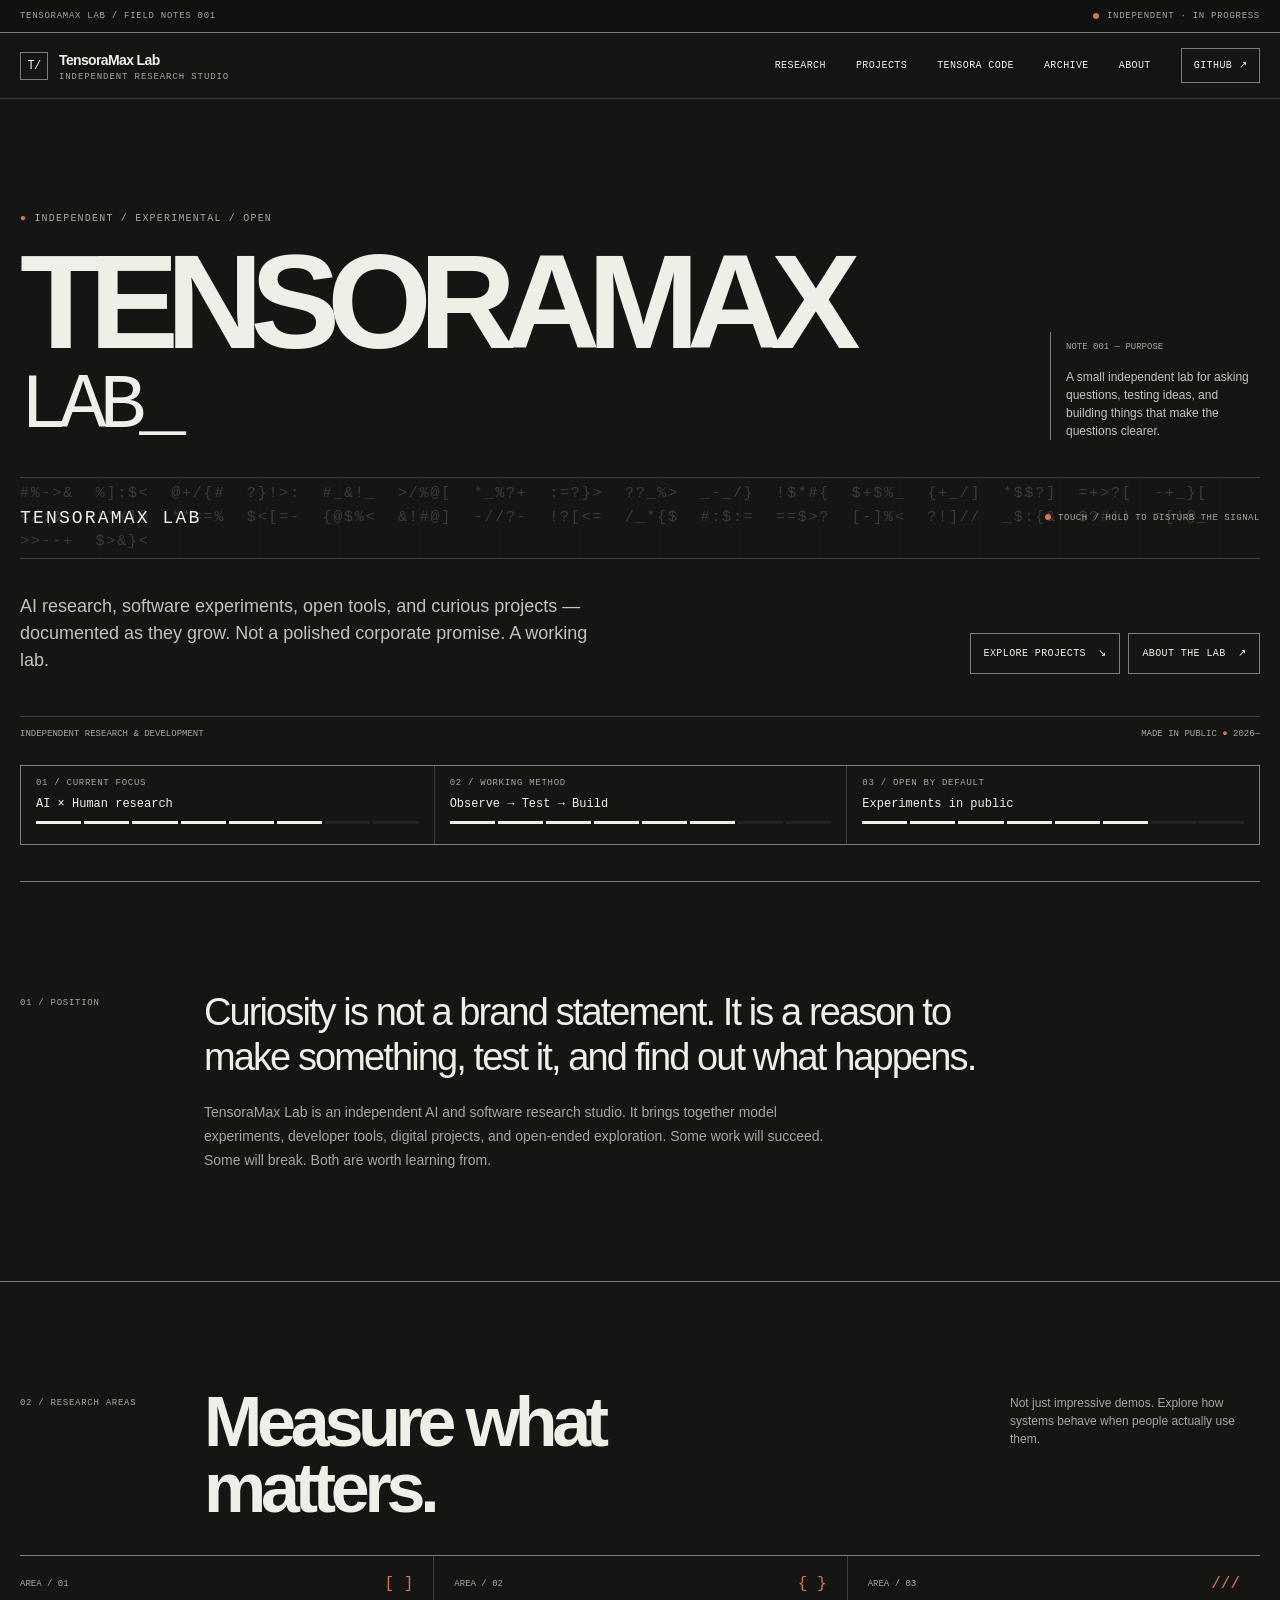
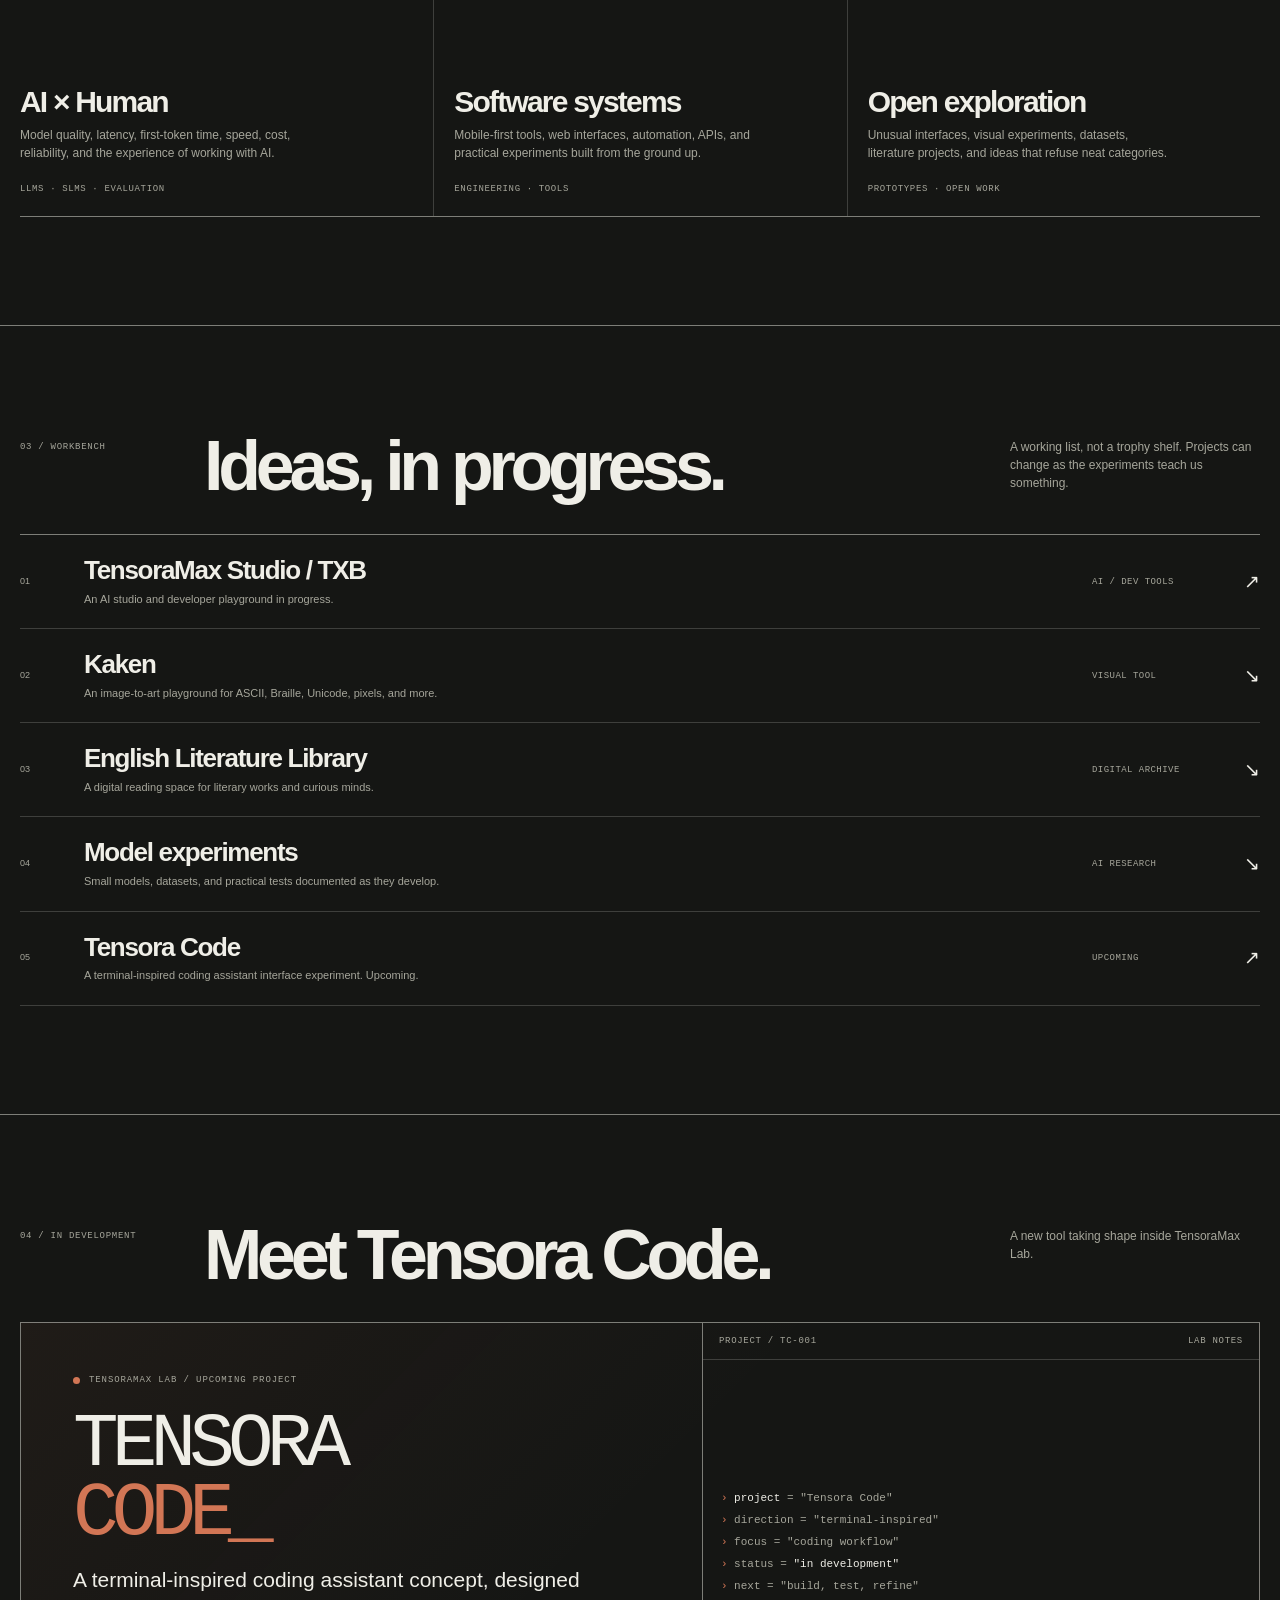
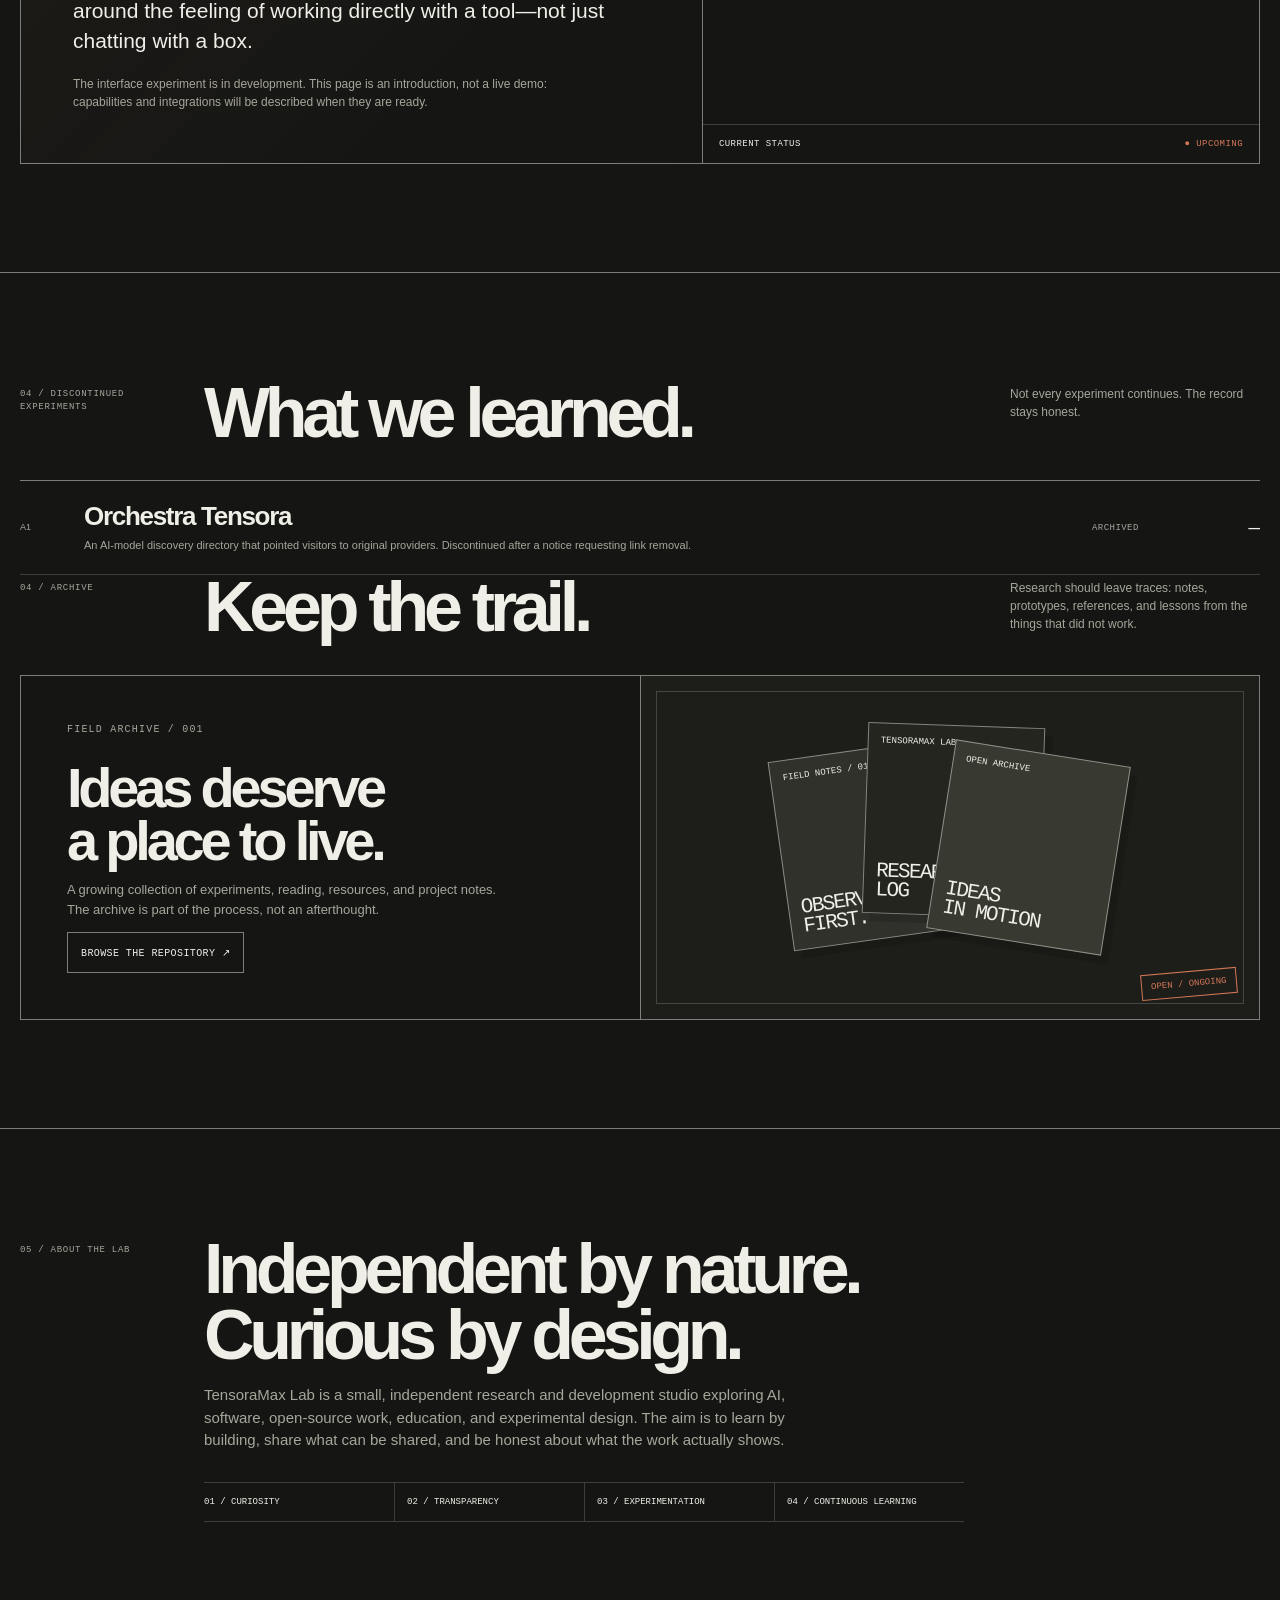
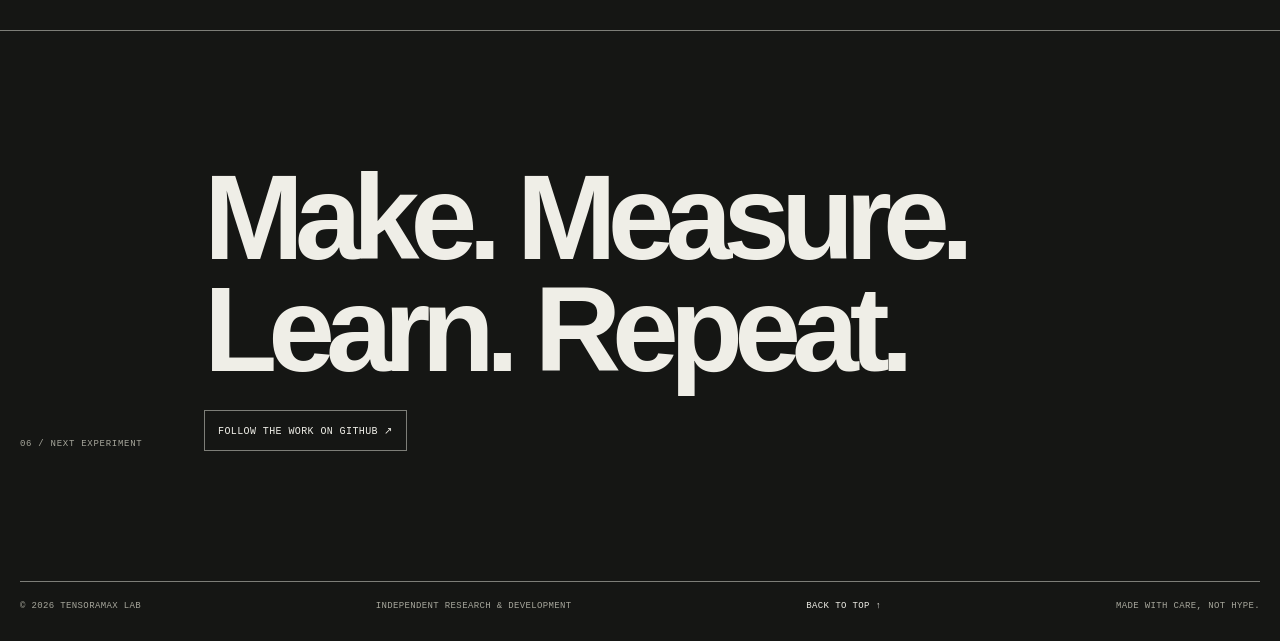
==== index.html @ 76faf47d "Add dedicated Tensora Code project section to lab homepage" ====
<!doctype html>
<html lang="en">
<head>
<meta charset="utf-8">
<meta name="viewport" content="width=device-width, initial-scale=1, viewport-fit=cover">
<meta name="theme-color" content="#151614">
<meta name="description" content="TensoraMax Lab — independent AI research, software experiments, and things built in public.">
<title>TensoraMax Lab — Experimental Research Studio</title>
<style>
:root{
  --bg:#151614;--surface:#1d1e1a;--surface2:#242520;--ink:#efeee7;--muted:#a6a69b;
  --line:rgba(239,238,231,.19);--line-strong:rgba(239,238,231,.48);
  --signal:#d27655;--mono:"SFMono-Regular",Consolas,"Liberation Mono",monospace;
  --sans:Arial,"Helvetica Neue",sans-serif;--max:1240px;
}
*{box-sizing:border-box}
html{scroll-behavior:smooth;scroll-padding-top:80px;background:var(--bg)}
body{margin:0;background:var(--bg);color:var(--ink);font-family:var(--sans);line-height:1.5}
a{color:inherit;text-decoration:none}button{font:inherit}
::selection{background:var(--ink);color:var(--bg)}
.shell{width:min(100% - 40px,var(--max));margin-inline:auto}
.mono,.eyebrow,.section-id,.meta,.micro,.footer,.nav,.stamp,.status{font-family:var(--mono)}
.topline{border-bottom:1px solid var(--line-strong);background:#11120f}
.topline-inner{min-height:32px;display:flex;justify-content:space-between;align-items:center;gap:12px;font:9px var(--mono);letter-spacing:.08em;text-transform:uppercase;color:var(--muted)}
.live{display:inline-flex;align-items:center;gap:8px}.live-dot{width:6px;height:6px;border-radius:50%;background:var(--signal);display:inline-block}
header{position:sticky;top:0;z-index:10;background:rgba(21,22,20,.93);backdrop-filter:blur(14px);border-bottom:1px solid var(--line)}
.header-inner{min-height:65px;display:flex;align-items:center;justify-content:space-between;gap:22px}
.brand{display:inline-flex;align-items:center;gap:11px;font-size:14px;font-weight:800;letter-spacing:-.045em;white-space:nowrap}
.brand-symbol{width:28px;height:28px;border:1px solid var(--line-strong);display:grid;place-items:center;font:12px var(--mono)}
.brand small{display:block;margin-top:1px;color:var(--muted);font:9px var(--mono);letter-spacing:.1em;text-transform:uppercase}
.nav{display:flex;align-items:center;gap:clamp(14px,2.5vw,30px);font-size:10px;text-transform:uppercase;letter-spacing:.04em}
.nav a{padding:7px 0;border-bottom:1px solid transparent}.nav a:hover{border-color:var(--ink)}
.nav .nav-github{border:1px solid var(--line-strong);padding:9px 12px}
.menu{display:none;border:1px solid var(--line-strong);background:transparent;color:var(--ink);padding:8px 10px;font:10px var(--mono)}
.hero{padding:clamp(55px,9vw,112px) 0 36px;border-bottom:1px solid var(--line-strong);position:relative}
.hero-top{display:grid;grid-template-columns:minmax(0,1fr) 210px;gap:28px;align-items:end}
.eyebrow{margin:0 0 20px;font-size:10px;text-transform:uppercase;letter-spacing:.12em;color:var(--muted)}
.eyebrow b{color:var(--signal);font-weight:400}
.hero h1{margin:0;font-size:clamp(48px,10.5vw,138px);line-height:.82;letter-spacing:-.095em;font-weight:800}
.hero h1 .line{display:block}
.hero h1 .line:last-child{margin-top:.16em;font:400 .58em/.95 var(--mono);letter-spacing:-.09em}
.hero-note{border-left:1px solid var(--line-strong);padding-left:15px;margin-bottom:3px}
.note-number{font:9px var(--mono);color:var(--muted)}
.hero-note p{margin:12px 0 0;max-width:185px;font-size:12px;color:#c5c4ba}
.hero-interaction{position:relative;margin-top:34px;border-top:1px solid var(--line);border-bottom:1px solid var(--line);min-height:82px;display:flex;align-items:center;overflow:hidden;isolation:isolate;touch-action:pan-y;cursor:crosshair;user-select:none;-webkit-user-select:none}
.hero-interaction::before{content:"";position:absolute;inset:0;z-index:-1;background:repeating-linear-gradient(90deg,transparent 0,transparent 79px,rgba(239,238,231,.045) 80px);opacity:.6}
.glyph-field{position:absolute;inset:0;display:flex;align-items:center;justify-content:flex-start;overflow:hidden;padding:10px 0;color:var(--muted);opacity:.26;font:clamp(10px,1.6vw,15px)/1.6 var(--mono);letter-spacing:.12em;white-space:pre-wrap;overflow-wrap:anywhere;pointer-events:none}
.hero-touch{position:relative;width:100%;padding:22px 0;display:flex;align-items:center;justify-content:space-between;gap:18px;background:none;border:0;color:var(--ink);text-align:left;cursor:crosshair}
.hero-touch:focus-visible{outline:1px solid var(--signal);outline-offset:-3px}
.hero-touch-title{font:clamp(13px,2vw,18px) var(--mono);letter-spacing:.12em;overflow-wrap:anywhere}
.hero-touch-hint{flex-shrink:0;font:9px var(--mono);letter-spacing:.06em;text-transform:uppercase;color:var(--muted)}
.hero-touch-hint .hint-dot{display:inline-block;width:6px;height:6px;background:var(--signal);border-radius:50%;margin-right:7px}
.hero-interaction.active{background:rgba(239,238,231,.025)}
.hero-interaction.active .glyph-field{opacity:.5;color:var(--signal)}
.hero-bottom{display:grid;grid-template-columns:1fr auto;align-items:end;gap:25px;margin-top:34px}
.hero-copy{max-width:570px;margin:0;color:#c3c2b8;font-size:clamp(15px,1.7vw,18px)}
.actions{display:flex;gap:8px;flex-wrap:wrap}
.button{display:inline-flex;min-height:41px;align-items:center;justify-content:center;gap:12px;padding:0 13px;border:1px solid var(--line-strong);font:10px var(--mono);text-transform:uppercase;letter-spacing:.04em;transition:background .15s,color .15s,border-color .15s}
.button:hover{background:var(--ink);color:var(--bg);border-color:var(--ink)}
.hero-meta{margin-top:42px;padding-top:12px;border-top:1px solid var(--line);display:flex;flex-wrap:wrap;justify-content:space-between;gap:10px;font:9px var(--mono);text-transform:uppercase;color:var(--muted)}
.signal-word{color:var(--signal)}
.instrument{margin-top:26px;border:1px solid var(--line-strong);display:grid;grid-template-columns:repeat(3,1fr)}
.instrument-cell{min-height:78px;padding:12px 15px}
.instrument-cell+.instrument-cell{border-left:1px solid var(--line)}
.instrument-label{display:block;color:var(--muted);font:9px var(--mono);letter-spacing:.08em;text-transform:uppercase}
.instrument-value{display:block;margin-top:9px;font:12px var(--mono)}
.meter{display:flex;gap:3px;margin-top:10px}.meter i{display:block;height:3px;flex:1;background:var(--ink)}.meter i:nth-child(n+7){background:var(--surface2)}
.section{padding:clamp(64px,9vw,108px) 0;border-bottom:1px solid var(--line-strong)}
.section-head{display:grid;grid-template-columns:160px minmax(0,1fr) minmax(150px,250px);gap:24px;align-items:start;margin-bottom:34px}
.section-id{color:var(--muted);font-size:9px;letter-spacing:.08em;text-transform:uppercase;padding-top:7px}
h2{margin:0;font-size:clamp(34px,6vw,70px);line-height:.94;letter-spacing:-.075em;font-weight:800}
.section-intro{margin:4px 0 0;color:var(--muted);font-size:12px;max-width:250px}
.manifesto-grid,.about-grid{display:grid;grid-template-columns:160px minmax(0,1fr);gap:24px}
.manifesto-copy{max-width:780px}.manifesto-copy p{margin:0;font-size:clamp(21px,3.4vw,38px);line-height:1.18;letter-spacing:-.05em}
.manifesto-copy p+p{margin-top:22px;max-width:630px;font-size:14px;line-height:1.7;letter-spacing:0;color:var(--muted)}
.research-grid{display:grid;grid-template-columns:repeat(3,1fr);border-top:1px solid var(--line-strong);border-bottom:1px solid var(--line-strong)}
.research-card{min-height:260px;padding:19px 20px 22px 0;display:flex;flex-direction:column}
.research-card+.research-card{border-left:1px solid var(--line);padding-left:20px}
.card-top{display:flex;justify-content:space-between;align-items:center;font:9px var(--mono);color:var(--muted)}
.card-glyph{font-size:16px;color:var(--signal)}
.research-card h3{margin:auto 0 9px;font-size:clamp(21px,2.6vw,30px);line-height:1;letter-spacing:-.06em}
.research-card p{margin:0;max-width:310px;color:var(--muted);font-size:12px}
.card-tags{margin-top:22px;font:9px var(--mono);color:var(--muted);letter-spacing:.07em}
.project-list{border-top:1px solid var(--line-strong)}
.project-row{display:grid;grid-template-columns:48px minmax(0,1fr) 130px 22px;gap:16px;align-items:center;padding:21px 0;border-bottom:1px solid var(--line);transition:padding .15s,background .15s}
.project-row:hover{padding-inline:8px;background:rgba(239,238,231,.025)}
.project-index{font-size:9px;color:var(--muted)}
.project-name{margin:0;font-size:clamp(18px,2.5vw,26px);line-height:1.1;letter-spacing:-.05em}
.project-description{margin:6px 0 0;color:var(--muted);font-size:11px}
.project-type{color:var(--muted);font:9px var(--mono);text-transform:uppercase;letter-spacing:.05em}
.project-arrow{font:19px var(--mono);text-align:right}

.code-feature{display:grid;grid-template-columns:minmax(0,1.1fr) minmax(240px,.9fr);border:1px solid var(--line-strong);background:linear-gradient(135deg,rgba(210,118,85,.055),transparent 48%)}
.code-feature-main{padding:clamp(24px,5vw,52px)}
.code-feature-kicker{display:flex;align-items:center;gap:9px;font:9px var(--mono);letter-spacing:.1em;text-transform:uppercase;color:var(--muted)}
.code-feature-kicker i{width:7px;height:7px;border-radius:50%;background:var(--signal);display:inline-block}
.code-feature h2{margin:26px 0 17px;font:clamp(34px,6.5vw,76px)/.9 var(--mono);letter-spacing:-.09em;overflow-wrap:anywhere}
.code-feature h2 span{color:var(--signal)}
.code-feature-lead{max-width:540px;margin:0;color:var(--ink);font-size:clamp(16px,2vw,21px);line-height:1.45}
.code-feature-note{max-width:520px;margin:18px 0 0;color:var(--muted);font-size:12px}
.code-feature-side{border-left:1px solid var(--line-strong);display:flex;flex-direction:column;justify-content:space-between;min-width:0}
.code-terminal-head{padding:13px 16px;border-bottom:1px solid var(--line);font:9px var(--mono);text-transform:uppercase;letter-spacing:.08em;color:var(--muted);display:flex;justify-content:space-between;gap:12px}
.code-terminal-body{padding:24px 18px;font:11px/2 var(--mono);color:var(--muted);overflow-wrap:anywhere}
.code-terminal-body p{margin:0}
.code-terminal-body .prompt{color:var(--signal)}
.code-terminal-body .bright{color:var(--ink)}
.code-feature-status{padding:14px 16px;border-top:1px solid var(--line);display:flex;justify-content:space-between;gap:12px;font:9px var(--mono);text-transform:uppercase;letter-spacing:.05em}
.code-feature-status strong{color:var(--signal);font-weight:400}

.archive{display:grid;grid-template-columns:1fr 1fr;border:1px solid var(--line-strong)}
.archive-copy{padding:clamp(22px,5vw,46px)}
.archive-copy h2{margin-top:25px;font-size:clamp(31px,5vw,56px)}
.archive-copy p{max-width:430px;color:var(--muted);font-size:13px}
.archive-art{min-height:330px;position:relative;overflow:hidden;background:var(--surface);border-left:1px solid var(--line-strong);display:grid;place-items:center}
.archive-art::before{content:"";position:absolute;inset:15px;border:1px solid var(--line)}
.book-stack{position:relative;width:min(75%,340px);height:245px}
.book{position:absolute;width:52%;height:78%;border:1px solid var(--line-strong);display:flex;flex-direction:column;justify-content:space-between;padding:12px;font:9px var(--mono);text-transform:uppercase;box-shadow:8px 8px 0 rgba(0,0,0,.14)}
.book span:last-child{font-size:21px;line-height:.9;letter-spacing:-.08em}
.book.one{left:0;top:24px;background:#30312b;transform:rotate(-8deg)}
.book.two{left:25%;top:0;background:#24251f;transform:rotate(2deg)}
.book.three{left:47%;top:27px;background:#383931;transform:rotate(9deg)}
.archive-stamp{position:absolute;right:22px;bottom:22px;border:1px solid var(--signal);color:var(--signal);padding:7px 9px;font:9px var(--mono);transform:rotate(-5deg)}
.about-copy{max-width:760px}.about-copy>p{max-width:640px;color:var(--muted);font-size:15px}
.principles{display:grid;grid-template-columns:repeat(4,1fr);margin-top:30px;border-top:1px solid var(--line);border-bottom:1px solid var(--line)}
.principle{padding:14px 10px 14px 0;font:9px var(--mono);text-transform:uppercase}
.principle+.principle{border-left:1px solid var(--line);padding-left:12px}
.closing{padding:clamp(70px,12vw,130px) 0;display:grid;grid-template-columns:160px 1fr;gap:24px;align-items:end}
.closing h2{font-size:clamp(49px,10.5vw,120px)}
.closing .button{justify-self:start;margin-top:24px}
.footer{border-top:1px solid var(--line-strong);padding:18px 0 27px;display:flex;flex-wrap:wrap;gap:12px 24px;justify-content:space-between;color:var(--muted);font-size:9px;text-transform:uppercase;letter-spacing:.04em}
.footer a{color:var(--ink)}
.reveal{opacity:0;transform:translateY(12px);transition:opacity .45s ease,transform .45s ease}
.reveal.visible{opacity:1;transform:none}
@media(prefers-reduced-motion:reduce){*,*::before,*::after{scroll-behavior:auto!important;transition-duration:.01ms!important;animation-duration:.01ms!important}.reveal{opacity:1;transform:none}}
@media(max-width:800px){
 .shell{width:min(100% - 32px,var(--max))}.header-inner{min-height:59px}.menu{display:block}
 .nav{display:none;position:absolute;top:59px;left:16px;right:16px;padding:13px;background:var(--bg);border:1px solid var(--line-strong);flex-direction:column;align-items:stretch;gap:4px}
 .nav.open{display:flex}.nav a{padding:10px}.nav .nav-github{text-align:center}
 .hero-top{grid-template-columns:1fr}.hero-note{max-width:310px;margin-top:12px}
 .hero h1{font-size:clamp(47px,12.2vw,100px)}.hero-bottom{grid-template-columns:1fr}
 .section-head{grid-template-columns:1fr;gap:12px;margin-bottom:27px}.section-id{padding-top:0}
 .manifesto-grid,.about-grid,.closing{grid-template-columns:1fr;gap:20px}
 .research-card{min-height:225px;padding-right:14px}.research-card+.research-card{padding-left:14px}
 .project-row{grid-template-columns:30px minmax(0,1fr) 22px;gap:10px}.project-type{display:none}
 .code-feature{grid-template-columns:1fr}.code-feature-side{border-left:0;border-top:1px solid var(--line-strong)}
 .archive{grid-template-columns:1fr}.archive-art{border-left:0;border-top:1px solid var(--line-strong);min-height:295px}
 .principles{grid-template-columns:repeat(2,1fr)}.principle:nth-child(3){border-left:0;padding-left:0;border-top:1px solid var(--line)}.principle:nth-child(4){border-top:1px solid var(--line)}
}
@media(max-width:480px){
 .shell{width:min(100% - 26px,var(--max))}.topline-inner{font-size:8px;letter-spacing:0}
 .brand{font-size:13px}.hero{padding-top:57px}.hero h1{font-size:clamp(39px,11.6vw,56px)}
 .hero h1 .line:last-child{font-size:.64em}.hero-interaction{min-height:72px;margin-top:27px}
 .hero-touch{align-items:flex-start;flex-direction:column;gap:8px;padding:16px 0}.hero-touch-hint{font-size:8px}
 .instrument{grid-template-columns:1fr}.instrument-cell{min-height:auto;padding:11px}.instrument-cell+.instrument-cell{border-left:0;border-top:1px solid var(--line)}
 .instrument-value{margin-top:5px}.meter{margin-top:8px}
 .research-grid{grid-template-columns:1fr}.research-card{min-height:205px;padding:17px 0}.research-card+.research-card{border-left:0;border-top:1px solid var(--line);padding-left:0}
 .project-row{padding:17px 0}.archive-art{min-height:260px}.book-stack{transform:scale(.82)}
}
</style>
</head>
<body>
<div class="topline"><div class="shell topline-inner"><span>TENSORAMAX LAB / FIELD NOTES 001</span><span class="live"><i class="live-dot"></i> Independent · In progress</span></div></div>
<header><div class="shell header-inner">
  <a class="brand" href="#top" aria-label="TensoraMax Lab home"><span class="brand-symbol">T/</span><span>TensoraMax Lab<small>Independent research studio</small></span></a>
  <button class="menu" aria-label="Toggle navigation" aria-expanded="false">MENU +</button>
  <nav class="nav" aria-label="Main navigation"><a href="#research">Research</a><a href="#projects">Projects</a><a href="#tensora-code">Tensora Code</a><a href="#archive">Archive</a><a href="#about">About</a><a class="nav-github" href="https://github.com/Yuri-code-dot/Tensoramaxlab" target="_blank" rel="noreferrer">GitHub ↗</a></nav>
</div></header>
<main id="top">
<section class="hero shell">
  <div class="hero-top">
    <div><p class="eyebrow"><b>●</b> Independent / Experimental / Open</p><h1 aria-label="TensoraMax Lab"><span class="line">TENSORAMAX</span><span class="line">LAB_</span></h1></div>
    <aside class="hero-note"><span class="note-number">NOTE 001 — PURPOSE</span><p>A small independent lab for asking questions, testing ideas, and building things that make the questions clearer.</p></aside>
  </div>

  <div class="hero-interaction" id="heroInteraction">
    <div class="glyph-field" id="glyphField" aria-hidden="true"></div>
    <button class="hero-touch" id="heroTouch" aria-label="Touch or click to scramble and reassemble TensoraMax Lab">
      <span class="hero-touch-title" id="heroTouchTitle">TENSORAMAX LAB</span>
      <span class="hero-touch-hint"><i class="hint-dot"></i><span id="heroHint">Touch / hold to disturb the signal</span></span>
    </button>
  </div>

  <div class="hero-bottom"><p class="hero-copy">AI research, software experiments, open tools, and curious projects — documented as they grow. Not a polished corporate promise. A working lab.</p><div class="actions"><a class="button" href="#projects">Explore projects <span>↘</span></a><a class="button" href="#about">About the lab <span>↗</span></a></div></div>
  <div class="hero-meta"><span>Independent research & development</span><span>Made in public <span class="signal-word">●</span> 2026—</span></div>
  <div class="instrument" aria-label="Lab focus">
    <div class="instrument-cell"><span class="instrument-label">01 / Current focus</span><span class="instrument-value">AI × Human research</span><div class="meter" aria-hidden="true"><i></i><i></i><i></i><i></i><i></i><i></i><i></i><i></i></div></div>
    <div class="instrument-cell"><span class="instrument-label">02 / Working method</span><span class="instrument-value">Observe → Test → Build</span><div class="meter" aria-hidden="true"><i></i><i></i><i></i><i></i><i></i><i></i><i></i><i></i></div></div>
    <div class="instrument-cell"><span class="instrument-label">03 / Open by default</span><span class="instrument-value">Experiments in public</span><div class="meter" aria-hidden="true"><i></i><i></i><i></i><i></i><i></i><i></i><i></i><i></i></div></div>
  </div>
</section>

<section class="section"><div class="shell manifesto-grid reveal"><div class="section-id">01 / Position</div><div class="manifesto-copy"><p>Curiosity is not a brand statement. It is a reason to make something, test it, and find out what happens.</p><p>TensoraMax Lab is an independent AI and software research studio. It brings together model experiments, developer tools, digital projects, and open-ended exploration. Some work will succeed. Some will break. Both are worth learning from.</p></div></div></section>

<section class="section" id="research"><div class="shell">
  <div class="section-head reveal"><div class="section-id">02 / Research areas</div><h2>Measure what<br>matters.</h2><p class="section-intro">Not just impressive demos. Explore how systems behave when people actually use them.</p></div>
  <div class="research-grid reveal">
    <article class="research-card"><div class="card-top"><span>AREA / 01</span><span class="card-glyph">[ ]</span></div><h3>AI × Human</h3><p>Model quality, latency, first-token time, speed, cost, reliability, and the experience of working with AI.</p><div class="card-tags">LLMS · SLMS · EVALUATION</div></article>
    <article class="research-card"><div class="card-top"><span>AREA / 02</span><span class="card-glyph">{ }</span></div><h3>Software systems</h3><p>Mobile-first tools, web interfaces, automation, APIs, and practical experiments built from the ground up.</p><div class="card-tags">ENGINEERING · TOOLS</div></article>
    <article class="research-card"><div class="card-top"><span>AREA / 03</span><span class="card-glyph">///</span></div><h3>Open exploration</h3><p>Unusual interfaces, visual experiments, datasets, literature projects, and ideas that refuse neat categories.</p><div class="card-tags">PROTOTYPES · OPEN WORK</div></article>
  </div>
</div></section>

<section class="section" id="projects"><div class="shell">
  <div class="section-head reveal"><div class="section-id">03 / Workbench</div><h2>Ideas, in progress.</h2><p class="section-intro">A working list, not a trophy shelf. Projects can change as the experiments teach us something.</p></div>
  <div class="project-list reveal">
    <a class="project-row" href="https://github.com/Yuri-code-dot/Tensoramaxlab" target="_blank" rel="noreferrer"><span class="project-index">01</span><div><h3 class="project-name">TensoraMax Studio / TXB</h3><p class="project-description">An AI studio and developer playground in progress.</p></div><span class="project-type">AI / DEV TOOLS</span><span class="project-arrow">↗</span></a>
    <a class="project-row" href="#archive"><span class="project-index">02</span><div><h3 class="project-name">Kaken</h3><p class="project-description">An image-to-art playground for ASCII, Braille, Unicode, pixels, and more.</p></div><span class="project-type">VISUAL TOOL</span><span class="project-arrow">↘</span></a>
    <a class="project-row" href="#archive"><span class="project-index">03</span><div><h3 class="project-name">English Literature Library</h3><p class="project-description">A digital reading space for literary works and curious minds.</p></div><span class="project-type">DIGITAL ARCHIVE</span><span class="project-arrow">↘</span></a>
    <a class="project-row" href="#research"><span class="project-index">04</span><div><h3 class="project-name">Model experiments</h3><p class="project-description">Small models, datasets, and practical tests documented as they develop.</p></div><span class="project-type">AI RESEARCH</span><span class="project-arrow">↘</span></a>
    <a class="project-row" href="#tensora-code"><span class="project-index">05</span><div><h3 class="project-name">Tensora Code</h3><p class="project-description">A terminal-inspired coding assistant interface experiment. Upcoming.</p></div><span class="project-type">UPCOMING</span><span class="project-arrow">↗</span></a>
  </div>
</div></section>


<section class="section" id="tensora-code"><div class="shell">
  <div class="section-head reveal"><div class="section-id">04 / In development</div><h2>Meet Tensora Code.</h2><p class="section-intro">A new tool taking shape inside TensoraMax Lab.</p></div>
  <div class="code-feature reveal">
    <div class="code-feature-main">
      <div class="code-feature-kicker"><i></i> TensoraMax Lab / Upcoming project</div>
      <h2>TENSORA<br><span>CODE_</span></h2>
      <p class="code-feature-lead">A terminal-inspired coding assistant concept, designed around the feeling of working directly with a tool—not just chatting with a box.</p>
      <p class="code-feature-note">The interface experiment is in development. This page is an introduction, not a live demo: capabilities and integrations will be described when they are ready.</p>
    </div>
    <div class="code-feature-side" aria-label="Tensora Code project notes">
      <div class="code-terminal-head"><span>PROJECT / TC-001</span><span>LAB NOTES</span></div>
      <div class="code-terminal-body">
        <p><span class="prompt">›</span> <span class="bright">project</span> = "Tensora Code"</p>
        <p><span class="prompt">›</span> direction = "terminal-inspired"</p>
        <p><span class="prompt">›</span> focus = "coding workflow"</p>
        <p><span class="prompt">›</span> status = <span class="bright">"in development"</span></p>
        <p><span class="prompt">›</span> next = "build, test, refine"</p>
      </div>
      <div class="code-feature-status"><span>Current status</span><strong>● Upcoming</strong></div>
    </div>
  </div>
</div></section>

<section class="section" id="archive"><div class="shell">
  <div class="section-head reveal"><div class="section-id">04 / Discontinued experiments</div><h2>What we learned.</h2><p class="section-intro">Not every experiment continues. The record stays honest.</p></div>
  <div class="project-list reveal">
    <div class="project-row"><span class="project-index">A1</span><div><h3 class="project-name">Orchestra Tensora</h3><p class="project-description">An AI-model discovery directory that pointed visitors to original providers. Discontinued after a notice requesting link removal.</p></div><span class="project-type">ARCHIVED</span><span class="project-arrow">—</span></div>
  </div>
  <div class="section-head reveal"><div class="section-id">04 / Archive</div><h2>Keep the trail.</h2><p class="section-intro">Research should leave traces: notes, prototypes, references, and lessons from the things that did not work.</p></div>
  <div class="archive reveal"><div class="archive-copy"><div class="eyebrow">FIELD ARCHIVE / 001</div><h2>Ideas deserve<br>a place to live.</h2><p>A growing collection of experiments, reading, resources, and project notes. The archive is part of the process, not an afterthought.</p><a class="button" href="https://github.com/Yuri-code-dot/Tensoramaxlab" target="_blank" rel="noreferrer">Browse the repository ↗</a></div><div class="archive-art" aria-label="Abstract stack of research and literature books"><div class="book-stack" aria-hidden="true"><div class="book one"><span>FIELD NOTES / 01</span><span>OBSERVE<br>FIRST.</span></div><div class="book two"><span>TENSORAMAX LAB</span><span>RESEARCH<br>LOG</span></div><div class="book three"><span>OPEN ARCHIVE</span><span>IDEAS<br>IN MOTION</span></div></div><span class="archive-stamp">OPEN / ONGOING</span></div></div>
</div></section>

<section class="section" id="about"><div class="shell about-grid reveal"><div class="section-id">05 / About the lab</div><div class="about-copy"><h2>Independent by nature.<br>Curious by design.</h2><p>TensoraMax Lab is a small, independent research and development studio exploring AI, software, open-source work, education, and experimental design. The aim is to learn by building, share what can be shared, and be honest about what the work actually shows.</p><div class="principles"><div class="principle">01 / Curiosity</div><div class="principle">02 / Transparency</div><div class="principle">03 / Experimentation</div><div class="principle">04 / Continuous learning</div></div></div></div></section>

<section class="shell closing reveal"><div class="section-id">06 / Next experiment</div><div><h2>Make. Measure.<br>Learn. Repeat.</h2><a class="button" href="https://github.com/Yuri-code-dot/Tensoramaxlab" target="_blank" rel="noreferrer">Follow the work on GitHub ↗</a></div></section>
</main>
<footer class="shell footer"><span>© 2026 TensoraMax Lab</span><span>Independent research & development</span><a href="#top">Back to top ↑</a><span>Made with care, not hype.</span></footer>

<script>
(() => {
  const menuButton = document.querySelector('.menu');
  const nav = document.querySelector('.nav');
  menuButton.addEventListener('click', () => {
    const open = nav.classList.toggle('open');
    menuButton.setAttribute('aria-expanded', String(open));
    menuButton.textContent = open ? 'CLOSE −' : 'MENU +';
  });
  nav.querySelectorAll('a').forEach(link => link.addEventListener('click', () => {
    nav.classList.remove('open'); menuButton.setAttribute('aria-expanded', 'false'); menuButton.textContent = 'MENU +';
  }));

  const stage = document.getElementById('heroInteraction');
  const trigger = document.getElementById('heroTouch');
  const title = document.getElementById('heroTouchTitle');
  const hint = document.getElementById('heroHint');
  const field = document.getElementById('glyphField');
  const phrase = 'TENSORAMAX LAB';
  const alphabet = '$&__#@!%+=-:/<>[]{}*?';
  let active = false, raf = 0, start = 0, lastFrame = 0, pointerDown = false, cooldown = 0;
  let seed = 1;
  const rand = () => { seed = (seed * 1664525 + 1013904223) >>> 0; return seed / 4294967296; };
  function makeNoise(n) {
    let s = '';
    for (let i = 0; i < n; i++) s += alphabet[Math.floor(rand() * alphabet.length)] + (i % 5 === 4 ? '  ' : '');
    return s;
  }
  function render(now) {
    if (!active) return;
    if (now - lastFrame < 48) { raf = requestAnimationFrame(render); return; }
    lastFrame = now;
    const elapsed = now - start;
    const duration = pointerDown ? 999999 : 1250;
    const p = Math.min(1, elapsed / duration);
    const len = phrase.length;
    let out = '';
    for (let i = 0; i < len; i++) {
      const settlePoint = i / len;
      if (pointerDown || (p < .72 && p < settlePoint * .8 + .2 && rand() > p * .8)) {
        out += alphabet[Math.floor(rand() * alphabet.length)];
      } else if (p < .72 && rand() < (1 - p) * .22) {
        out += alphabet[Math.floor(rand() * alphabet.length)];
      } else {
        out += phrase[i];
      }
    }
    title.textContent = out;
    field.textContent = makeNoise(170);
    stage.classList.toggle('active', pointerDown || p < .65);
    hint.textContent = pointerDown ? 'Signal disturbed · release to resolve' : (p < .85 ? 'Signal reassembling…' : 'Touch / hold to disturb the signal');
    if (pointerDown || p < 1) raf = requestAnimationFrame(render);
    else {
      active = false; title.textContent = phrase; field.textContent = makeNoise(170);
      stage.classList.remove('active'); hint.textContent = 'Touch / hold to disturb the signal';
    }
  }
  function disturb(hold) {
    cancelAnimationFrame(raf);
    active = true; pointerDown = hold; start = performance.now(); lastFrame = 0;
    seed = (Date.now() ^ Math.floor(Math.random() * 0xffffffff)) >>> 0;
    stage.classList.add('active');
    raf = requestAnimationFrame(render);
  }
  trigger.addEventListener('pointerdown', e => {
    if (e.pointerType === 'mouse' && e.button !== 0) return;
    e.preventDefault();
    pointerDown = true;
    try { trigger.setPointerCapture(e.pointerId); } catch {}
    disturb(true);
  });
  trigger.addEventListener('pointerup', () => {
    if (!pointerDown) return;
    pointerDown = false; start = performance.now(); lastFrame = 0;
    hint.textContent = 'Signal reassembling…';
    raf = requestAnimationFrame(render);
  });
  trigger.addEventListener('pointercancel', () => {
    pointerDown = false; start = performance.now(); lastFrame = 0; raf = requestAnimationFrame(render);
  });
  trigger.addEventListener('click', e => {
    // Keyboard activation gets a complete animation; pointer interaction is handled above.
    if (e.detail === 0) disturb(false);
  });
  trigger.addEventListener('keydown', e => {
    if (e.key === ' ' || e.key === 'Enter') { e.preventDefault(); disturb(false); }
  });
  field.textContent = makeNoise(170);

  const observer = new IntersectionObserver(entries => {
    entries.forEach(entry => {
      if (entry.isIntersecting) { entry.target.classList.add('visible'); observer.unobserve(entry.target); }
    });
  }, {threshold: .12});
  document.querySelectorAll('.reveal').forEach(el => observer.observe(el));
})();
</script>
</body>
</html>
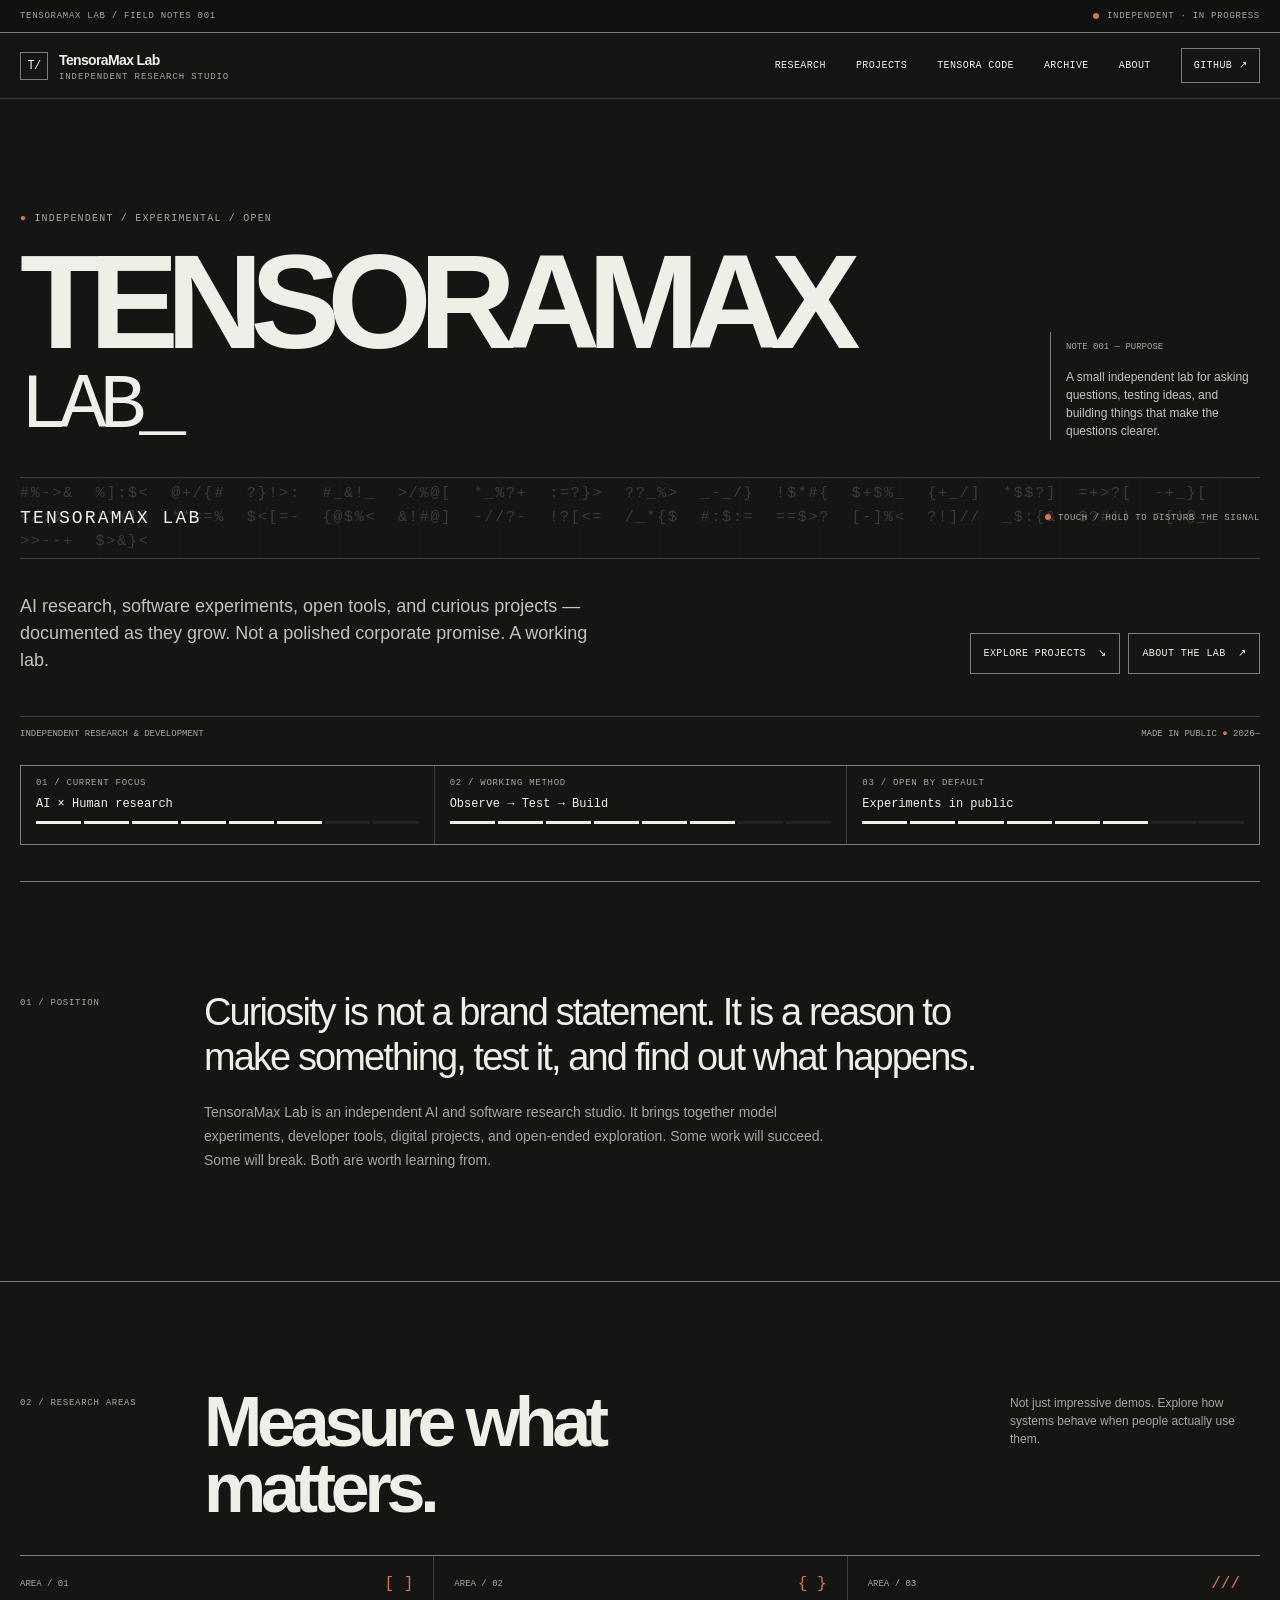
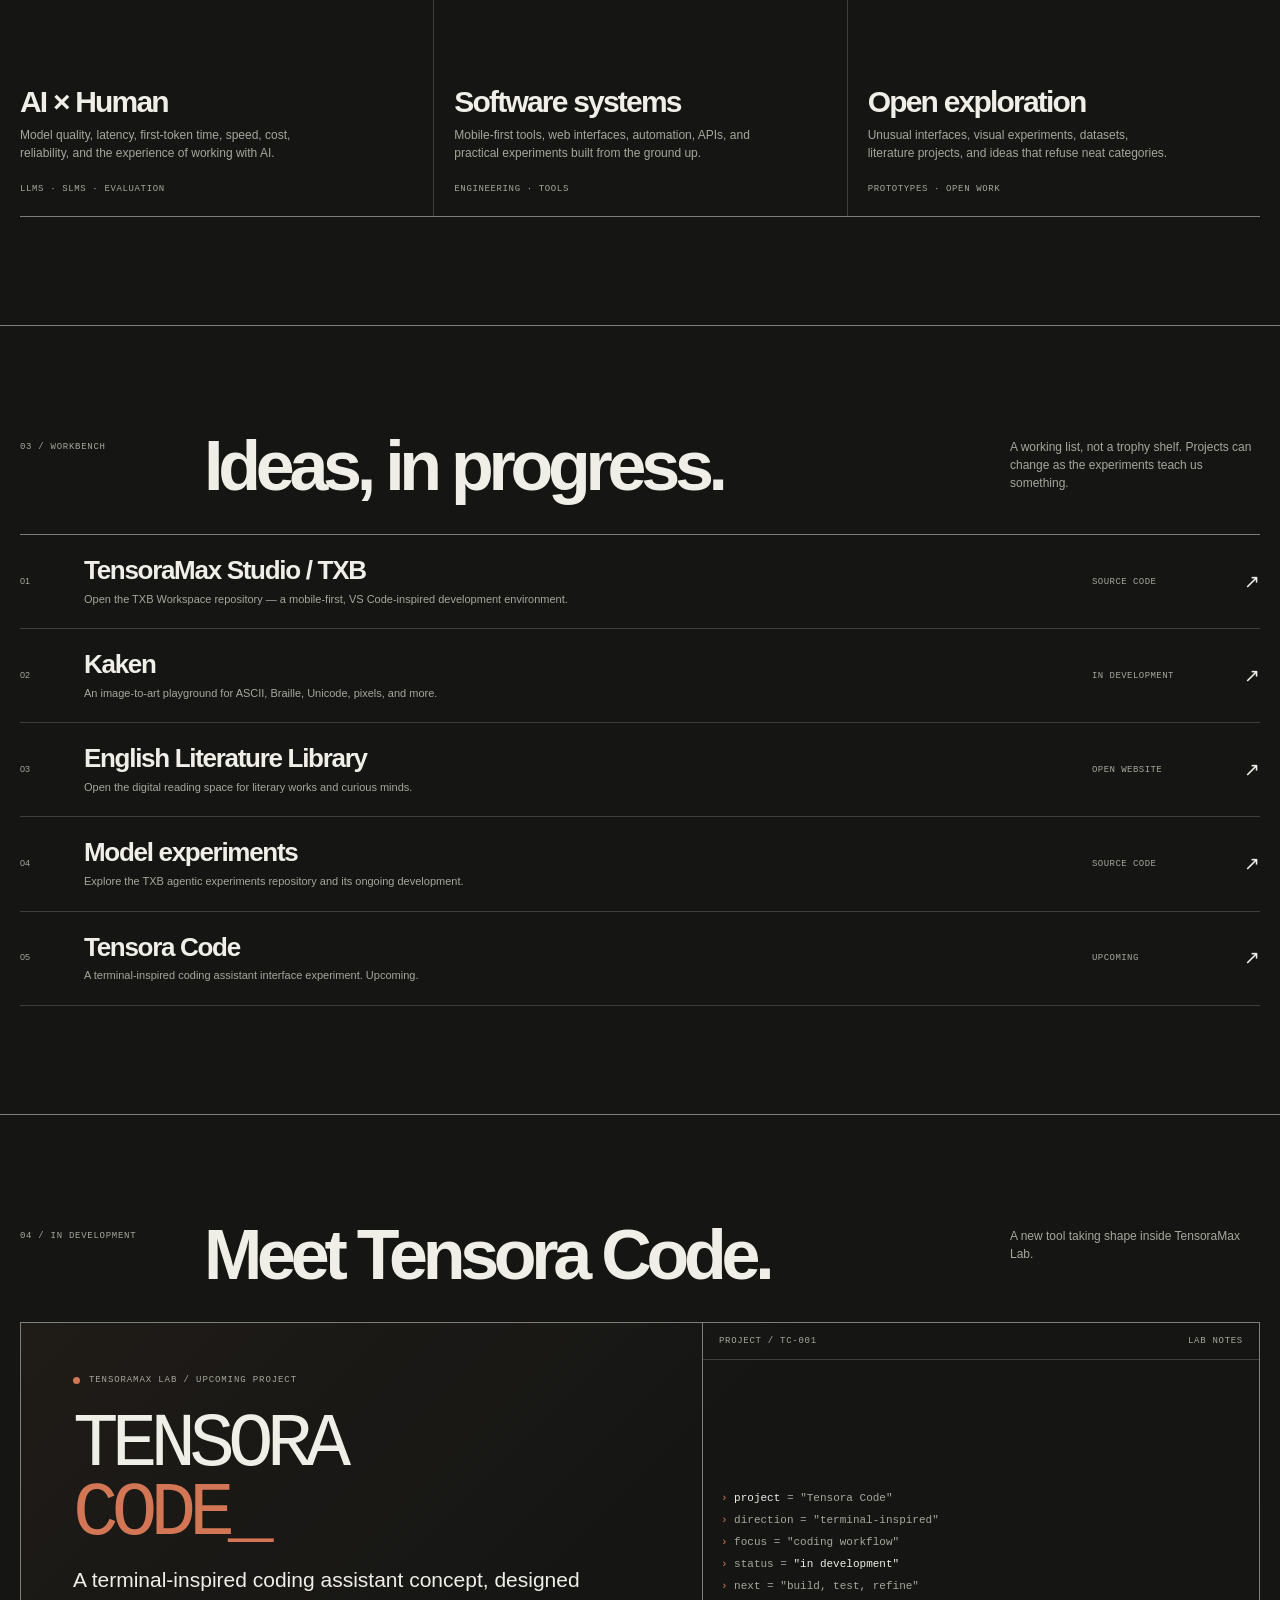
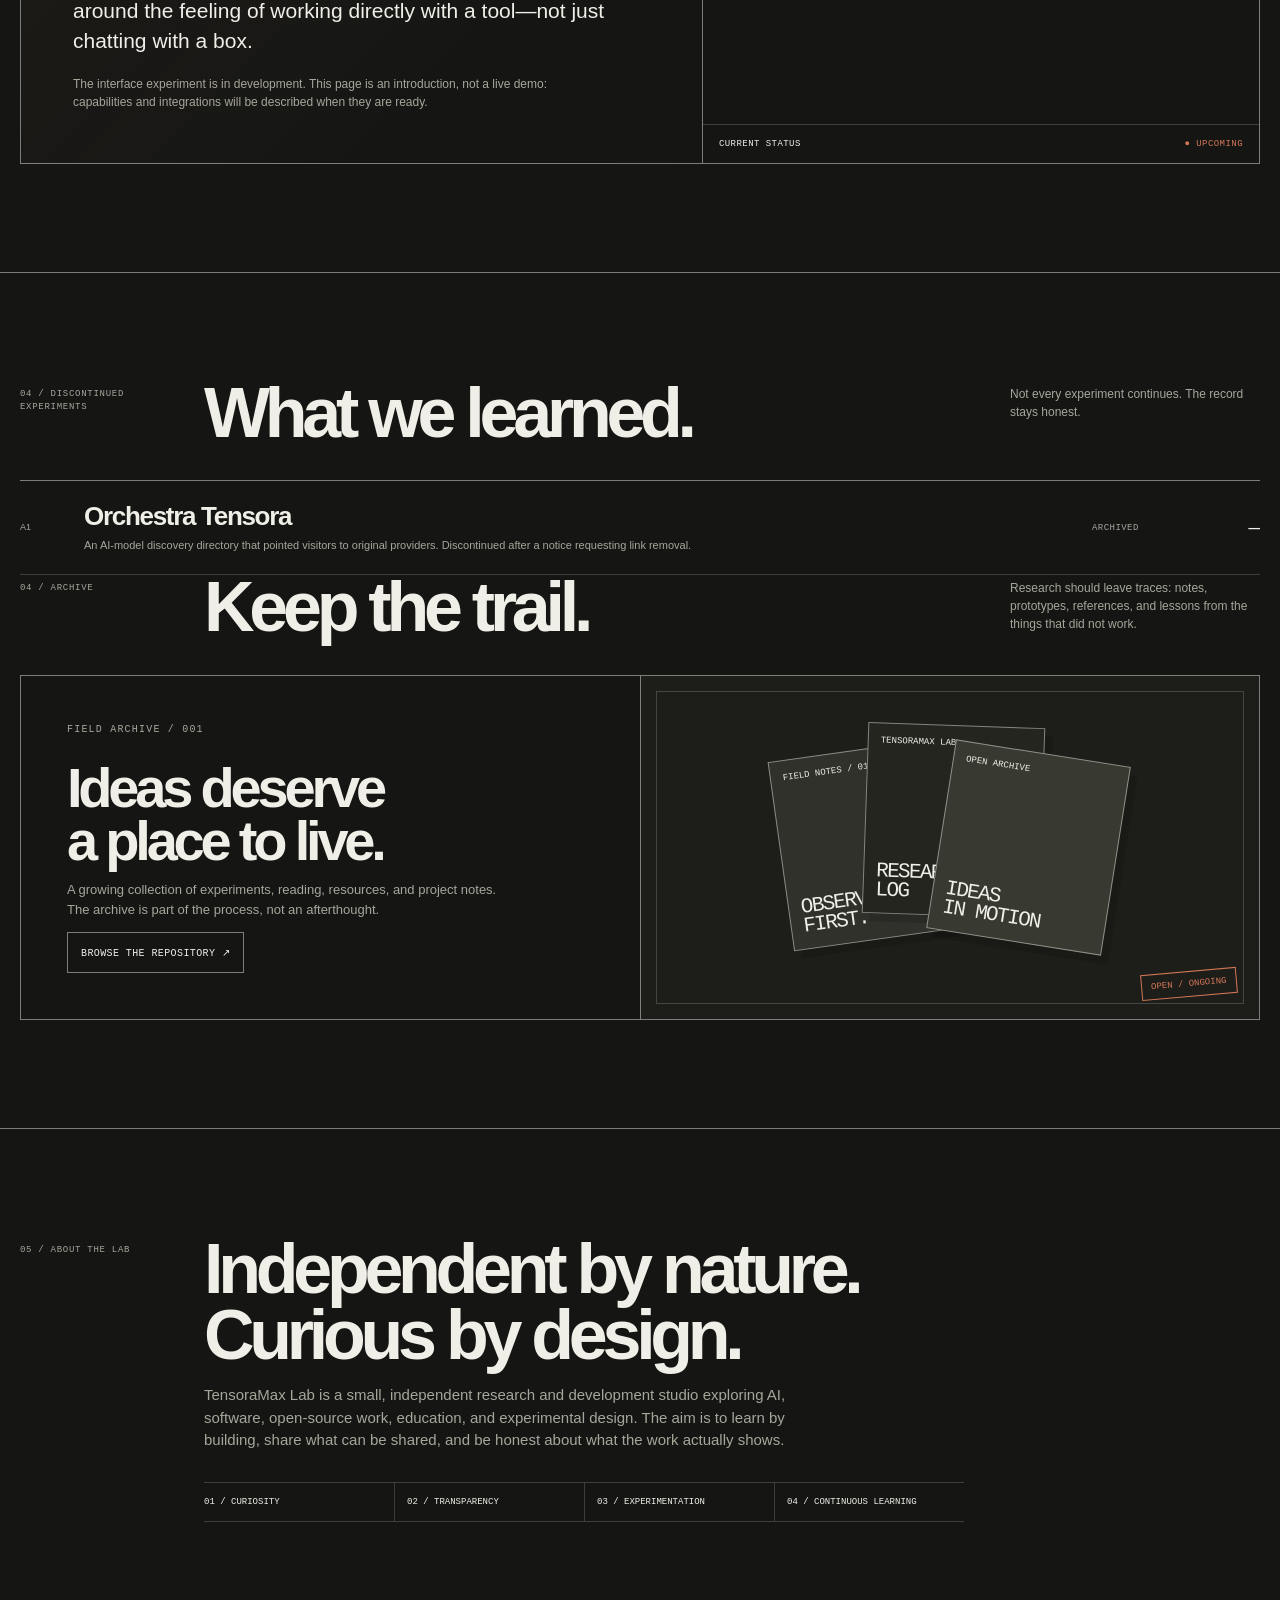
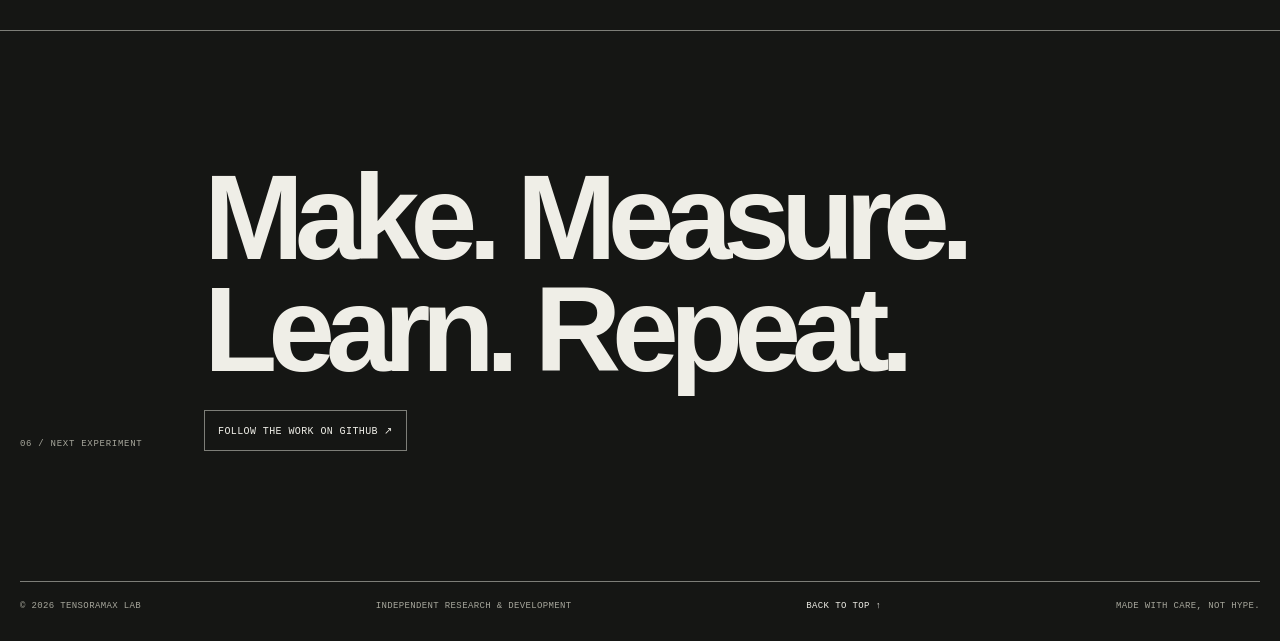
==== commit 84c907a7: "Connect project cards to real destinations and label upcoming work" ====
--- a/index.html
+++ b/index.html
@@ -84,6 +84,7 @@
 .project-list{border-top:1px solid var(--line-strong)}
 .project-row{display:grid;grid-template-columns:48px minmax(0,1fr) 130px 22px;gap:16px;align-items:center;padding:21px 0;border-bottom:1px solid var(--line);transition:padding .15s,background .15s}
 .project-row:hover{padding-inline:8px;background:rgba(239,238,231,.025)}
+.project-row-static{cursor:default}.project-row-static:hover{padding-inline:0;background:transparent}
 .project-index{font-size:9px;color:var(--muted)}
 .project-name{margin:0;font-size:clamp(18px,2.5vw,26px);line-height:1.1;letter-spacing:-.05em}
 .project-description{margin:6px 0 0;color:var(--muted);font-size:11px}
@@ -203,10 +204,10 @@
 <section class="section" id="projects"><div class="shell">
   <div class="section-head reveal"><div class="section-id">03 / Workbench</div><h2>Ideas, in progress.</h2><p class="section-intro">A working list, not a trophy shelf. Projects can change as the experiments teach us something.</p></div>
   <div class="project-list reveal">
-    <a class="project-row" href="https://github.com/Yuri-code-dot/Tensoramaxlab" target="_blank" rel="noreferrer"><span class="project-index">01</span><div><h3 class="project-name">TensoraMax Studio / TXB</h3><p class="project-description">An AI studio and developer playground in progress.</p></div><span class="project-type">AI / DEV TOOLS</span><span class="project-arrow">↗</span></a>
-    <a class="project-row" href="#archive"><span class="project-index">02</span><div><h3 class="project-name">Kaken</h3><p class="project-description">An image-to-art playground for ASCII, Braille, Unicode, pixels, and more.</p></div><span class="project-type">VISUAL TOOL</span><span class="project-arrow">↘</span></a>
-    <a class="project-row" href="#archive"><span class="project-index">03</span><div><h3 class="project-name">English Literature Library</h3><p class="project-description">A digital reading space for literary works and curious minds.</p></div><span class="project-type">DIGITAL ARCHIVE</span><span class="project-arrow">↘</span></a>
-    <a class="project-row" href="#research"><span class="project-index">04</span><div><h3 class="project-name">Model experiments</h3><p class="project-description">Small models, datasets, and practical tests documented as they develop.</p></div><span class="project-type">AI RESEARCH</span><span class="project-arrow">↘</span></a>
+    <a class="project-row" href="https://github.com/Yuri-code-dot/TXB-workshop-" target="_blank" rel="noopener noreferrer"><span class="project-index">01</span><div><h3 class="project-name">TensoraMax Studio / TXB</h3><p class="project-description">Open the TXB Workspace repository — a mobile-first, VS Code-inspired development environment.</p></div><span class="project-type">SOURCE CODE</span><span class="project-arrow">↗</span></a>
+    <div class="project-row project-row-static"><span class="project-index">02</span><div><h3 class="project-name">Kaken</h3><p class="project-description">An image-to-art playground for ASCII, Braille, Unicode, pixels, and more.</p></div><span class="project-type">IN DEVELOPMENT</span><span class="project-arrow">↗</span></div>
+    <a class="project-row" href="https://tensoramax.me/English-library-/" target="_blank" rel="noopener noreferrer"><span class="project-index">03</span><div><h3 class="project-name">English Literature Library</h3><p class="project-description">Open the digital reading space for literary works and curious minds.</p></div><span class="project-type">OPEN WEBSITE</span><span class="project-arrow">↗</span></a>
+    <a class="project-row" href="https://github.com/Yuri-code-dot/TXB-AGENTIC" target="_blank" rel="noopener noreferrer"><span class="project-index">04</span><div><h3 class="project-name">Model experiments</h3><p class="project-description">Explore the TXB agentic experiments repository and its ongoing development.</p></div><span class="project-type">SOURCE CODE</span><span class="project-arrow">↗</span></a>
     <a class="project-row" href="#tensora-code"><span class="project-index">05</span><div><h3 class="project-name">Tensora Code</h3><p class="project-description">A terminal-inspired coding assistant interface experiment. Upcoming.</p></div><span class="project-type">UPCOMING</span><span class="project-arrow">↗</span></a>
   </div>
 </div></section>
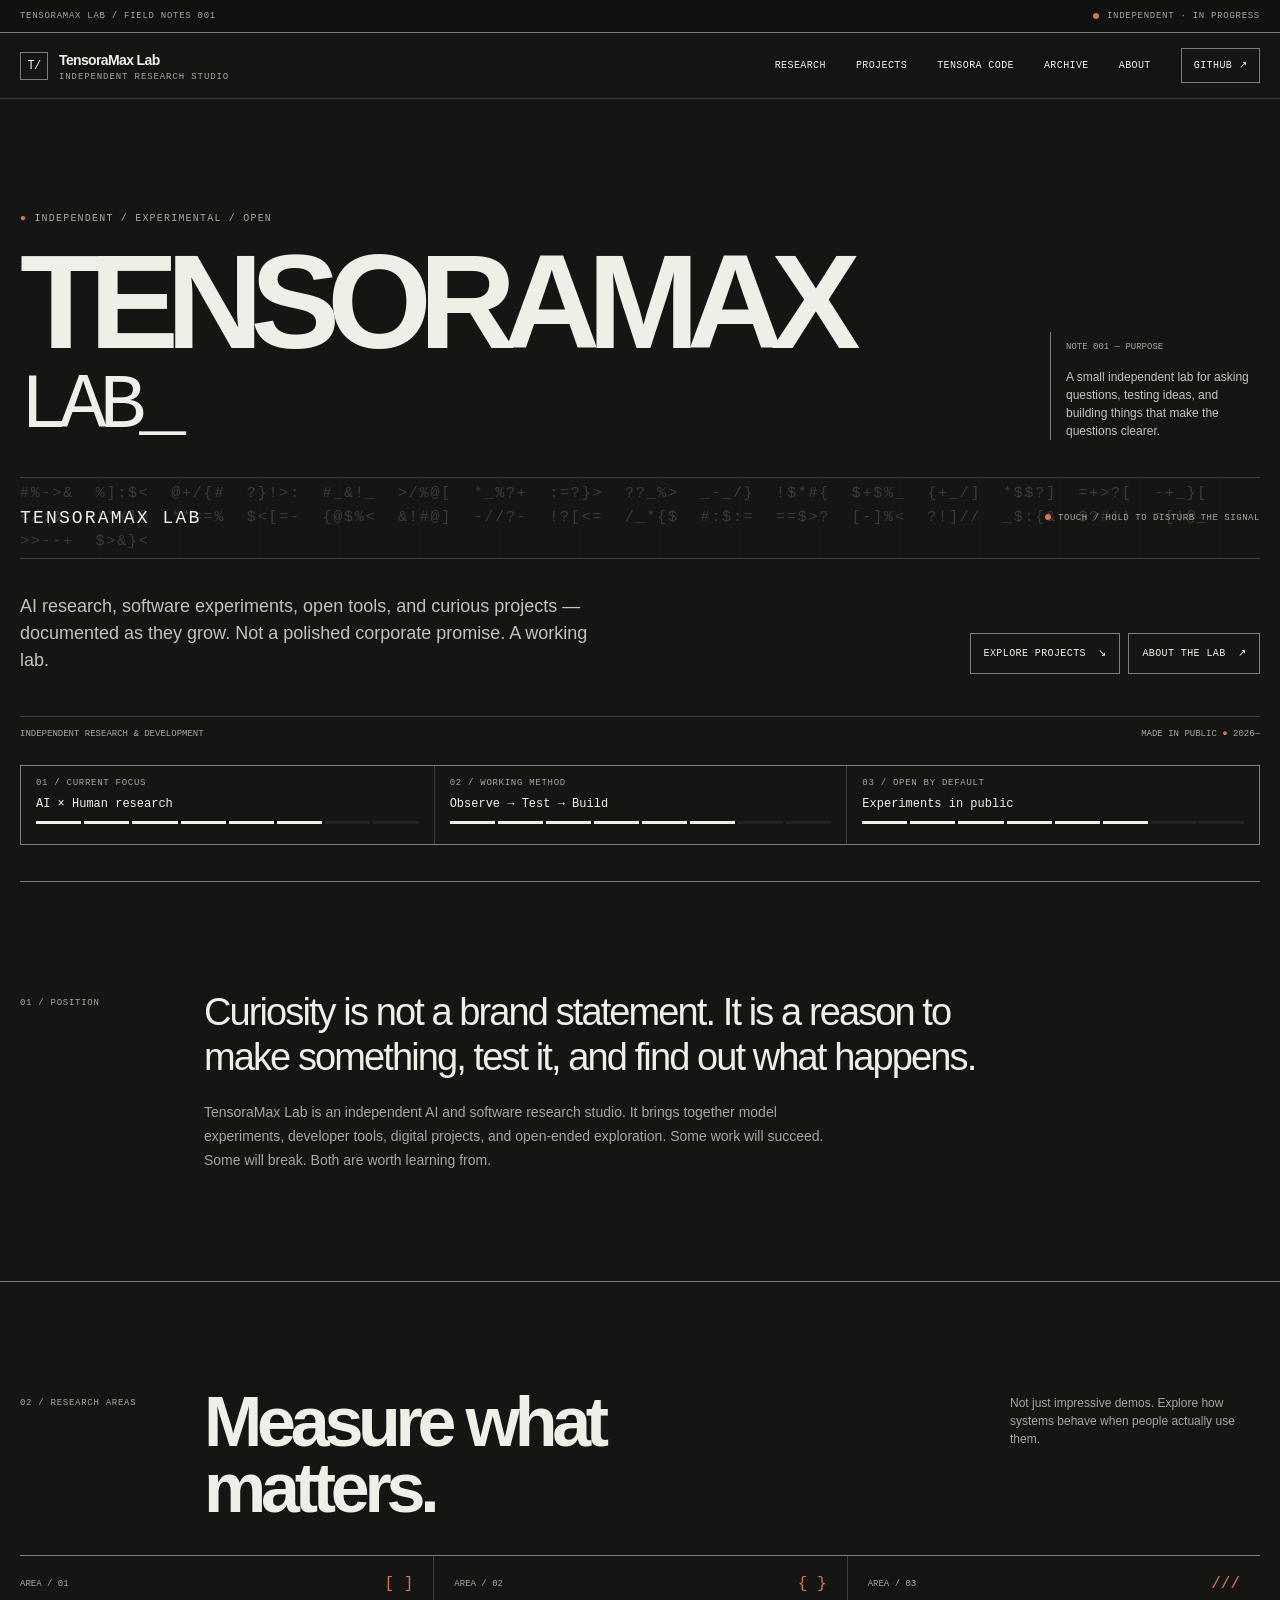
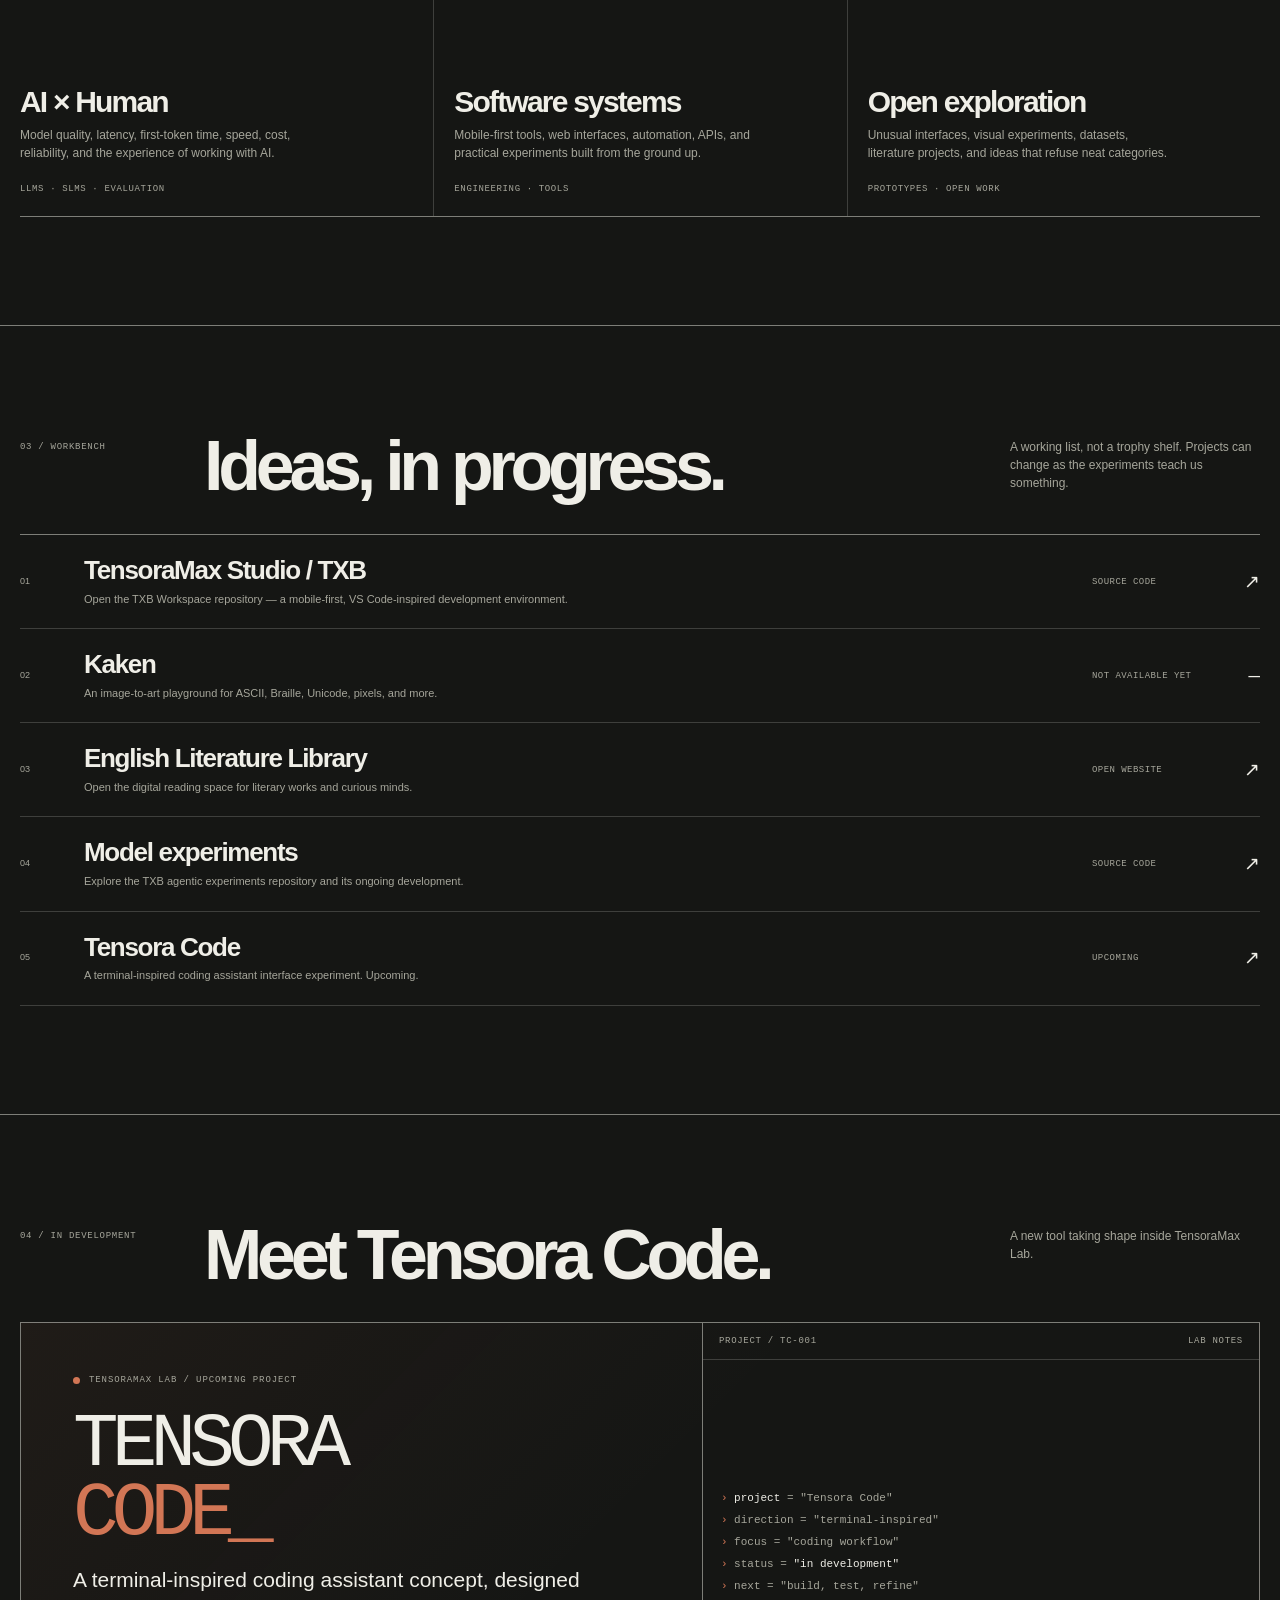
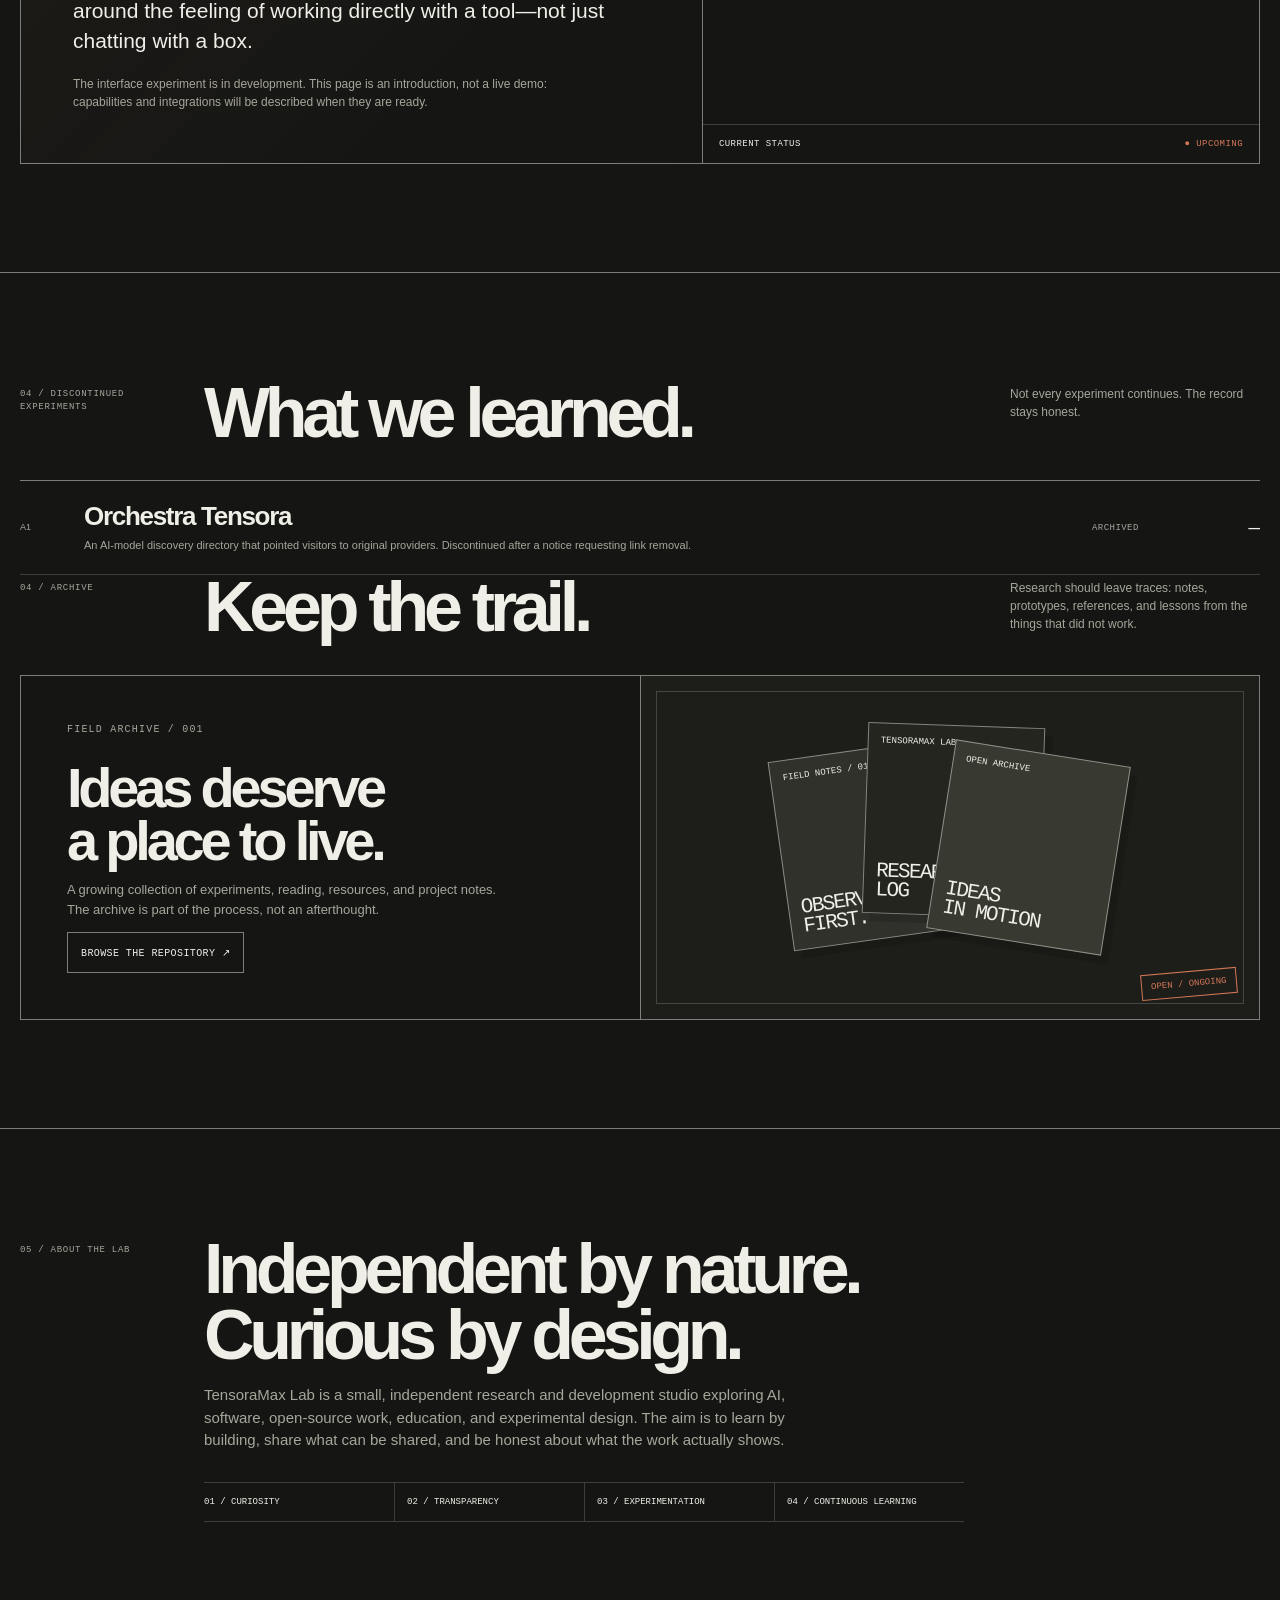
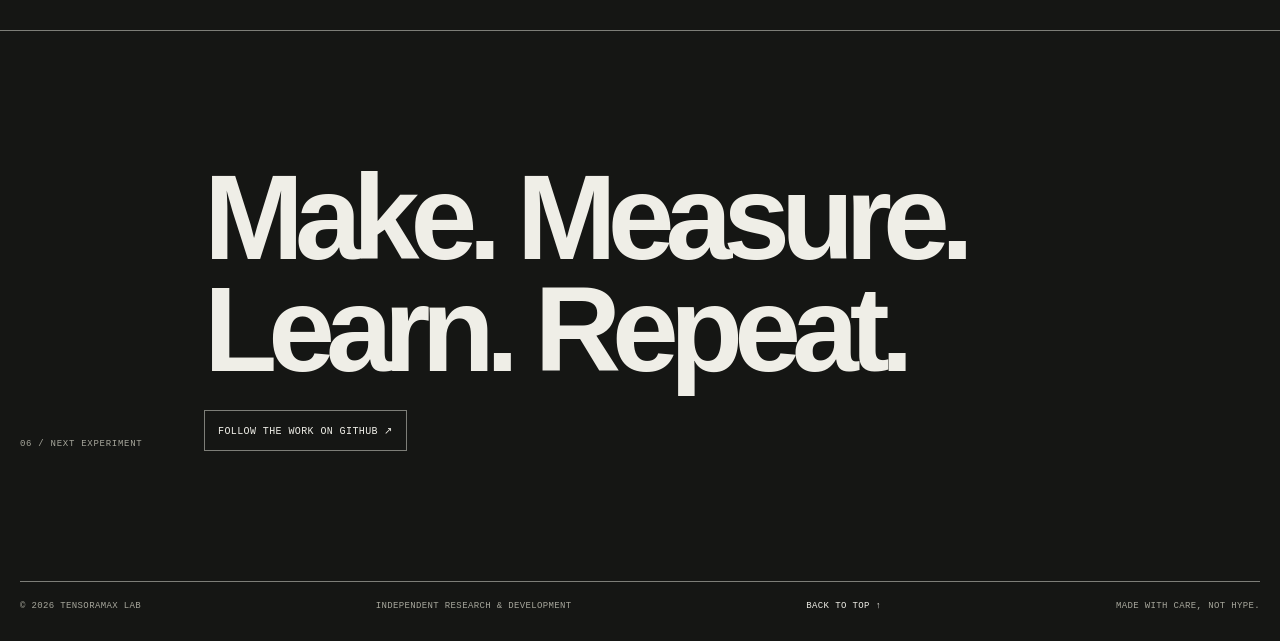
==== commit 91558546: "Mark Kaken destination as not available yet" ====
--- a/index.html
+++ b/index.html
@@ -205,7 +205,7 @@
   <div class="section-head reveal"><div class="section-id">03 / Workbench</div><h2>Ideas, in progress.</h2><p class="section-intro">A working list, not a trophy shelf. Projects can change as the experiments teach us something.</p></div>
   <div class="project-list reveal">
     <a class="project-row" href="https://github.com/Yuri-code-dot/TXB-workshop-" target="_blank" rel="noopener noreferrer"><span class="project-index">01</span><div><h3 class="project-name">TensoraMax Studio / TXB</h3><p class="project-description">Open the TXB Workspace repository — a mobile-first, VS Code-inspired development environment.</p></div><span class="project-type">SOURCE CODE</span><span class="project-arrow">↗</span></a>
-    <div class="project-row project-row-static"><span class="project-index">02</span><div><h3 class="project-name">Kaken</h3><p class="project-description">An image-to-art playground for ASCII, Braille, Unicode, pixels, and more.</p></div><span class="project-type">IN DEVELOPMENT</span><span class="project-arrow">↗</span></div>
+    <div class="project-row project-row-static"><span class="project-index">02</span><div><h3 class="project-name">Kaken</h3><p class="project-description">An image-to-art playground for ASCII, Braille, Unicode, pixels, and more.</p></div><span class="project-type">NOT AVAILABLE YET</span><span class="project-arrow">—</span></div>
     <a class="project-row" href="https://tensoramax.me/English-library-/" target="_blank" rel="noopener noreferrer"><span class="project-index">03</span><div><h3 class="project-name">English Literature Library</h3><p class="project-description">Open the digital reading space for literary works and curious minds.</p></div><span class="project-type">OPEN WEBSITE</span><span class="project-arrow">↗</span></a>
     <a class="project-row" href="https://github.com/Yuri-code-dot/TXB-AGENTIC" target="_blank" rel="noopener noreferrer"><span class="project-index">04</span><div><h3 class="project-name">Model experiments</h3><p class="project-description">Explore the TXB agentic experiments repository and its ongoing development.</p></div><span class="project-type">SOURCE CODE</span><span class="project-arrow">↗</span></a>
     <a class="project-row" href="#tensora-code"><span class="project-index">05</span><div><h3 class="project-name">Tensora Code</h3><p class="project-description">A terminal-inspired coding assistant interface experiment. Upcoming.</p></div><span class="project-type">UPCOMING</span><span class="project-arrow">↗</span></a>
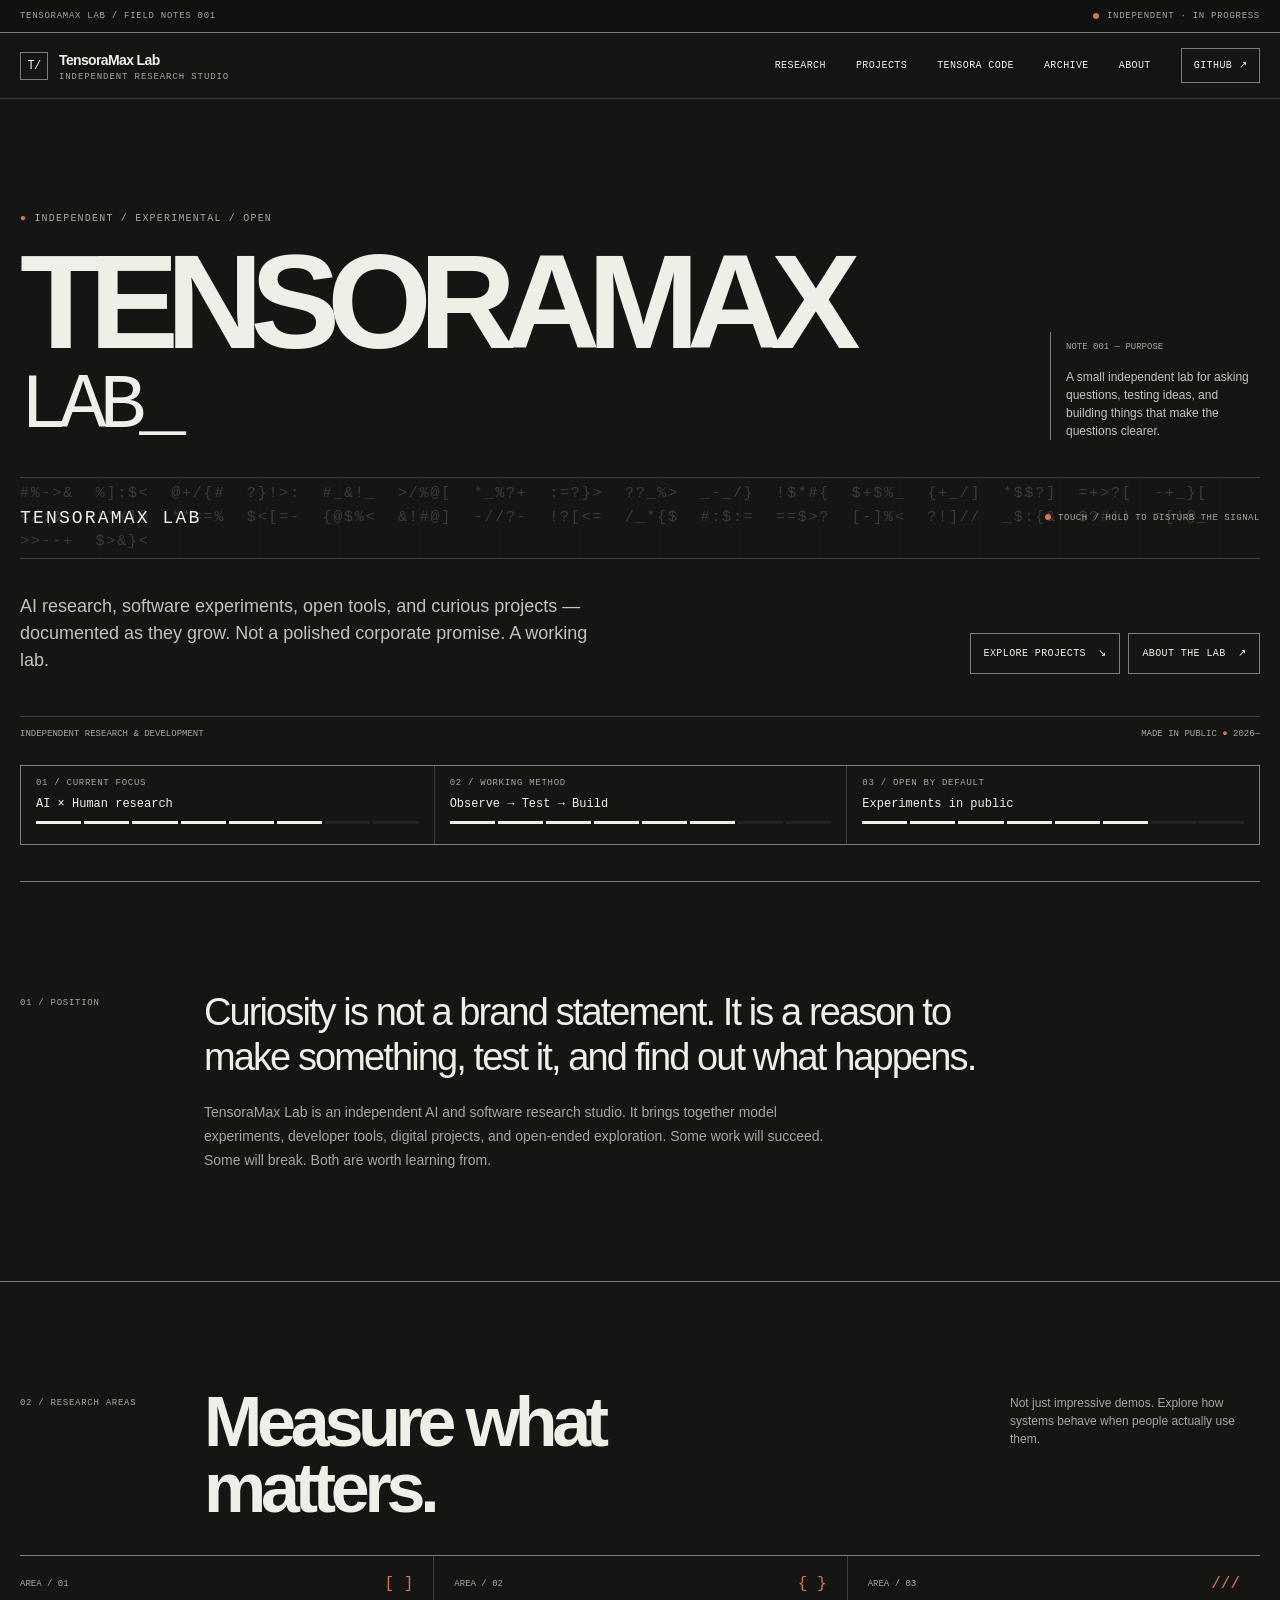
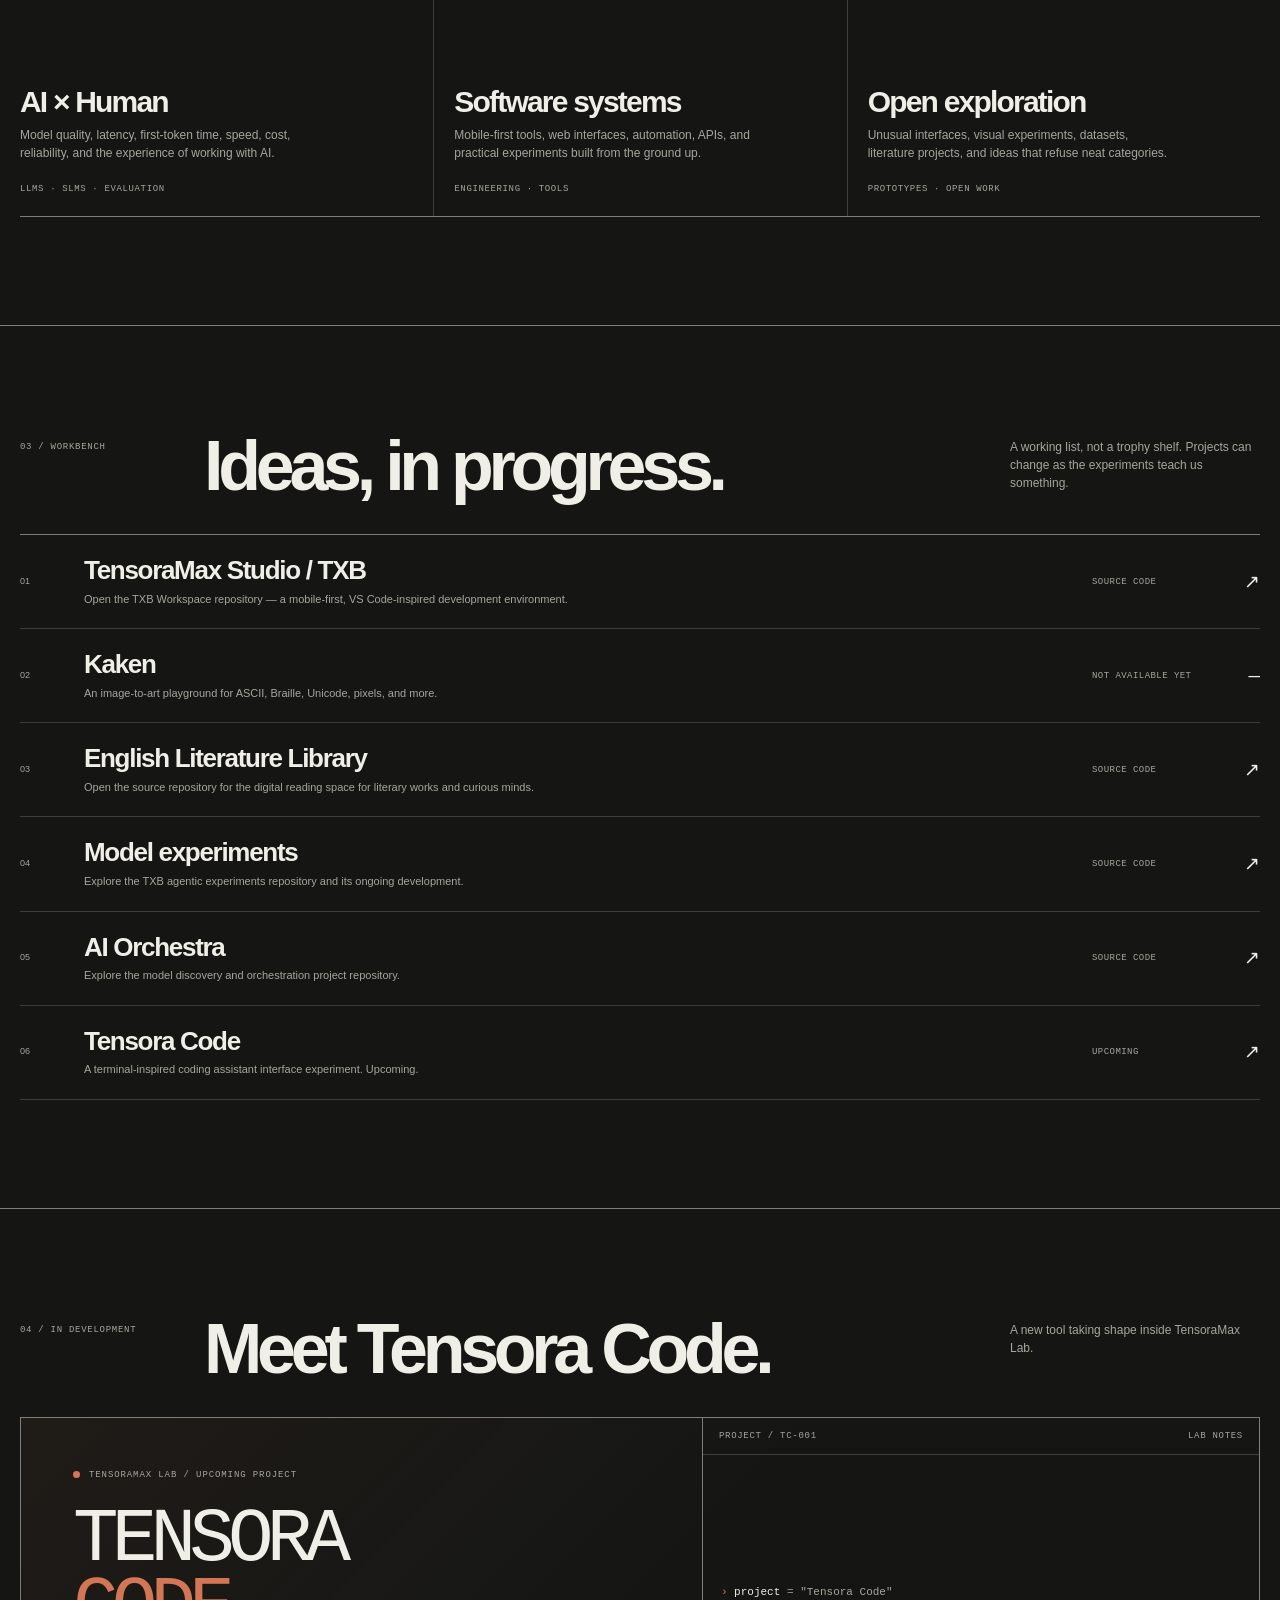
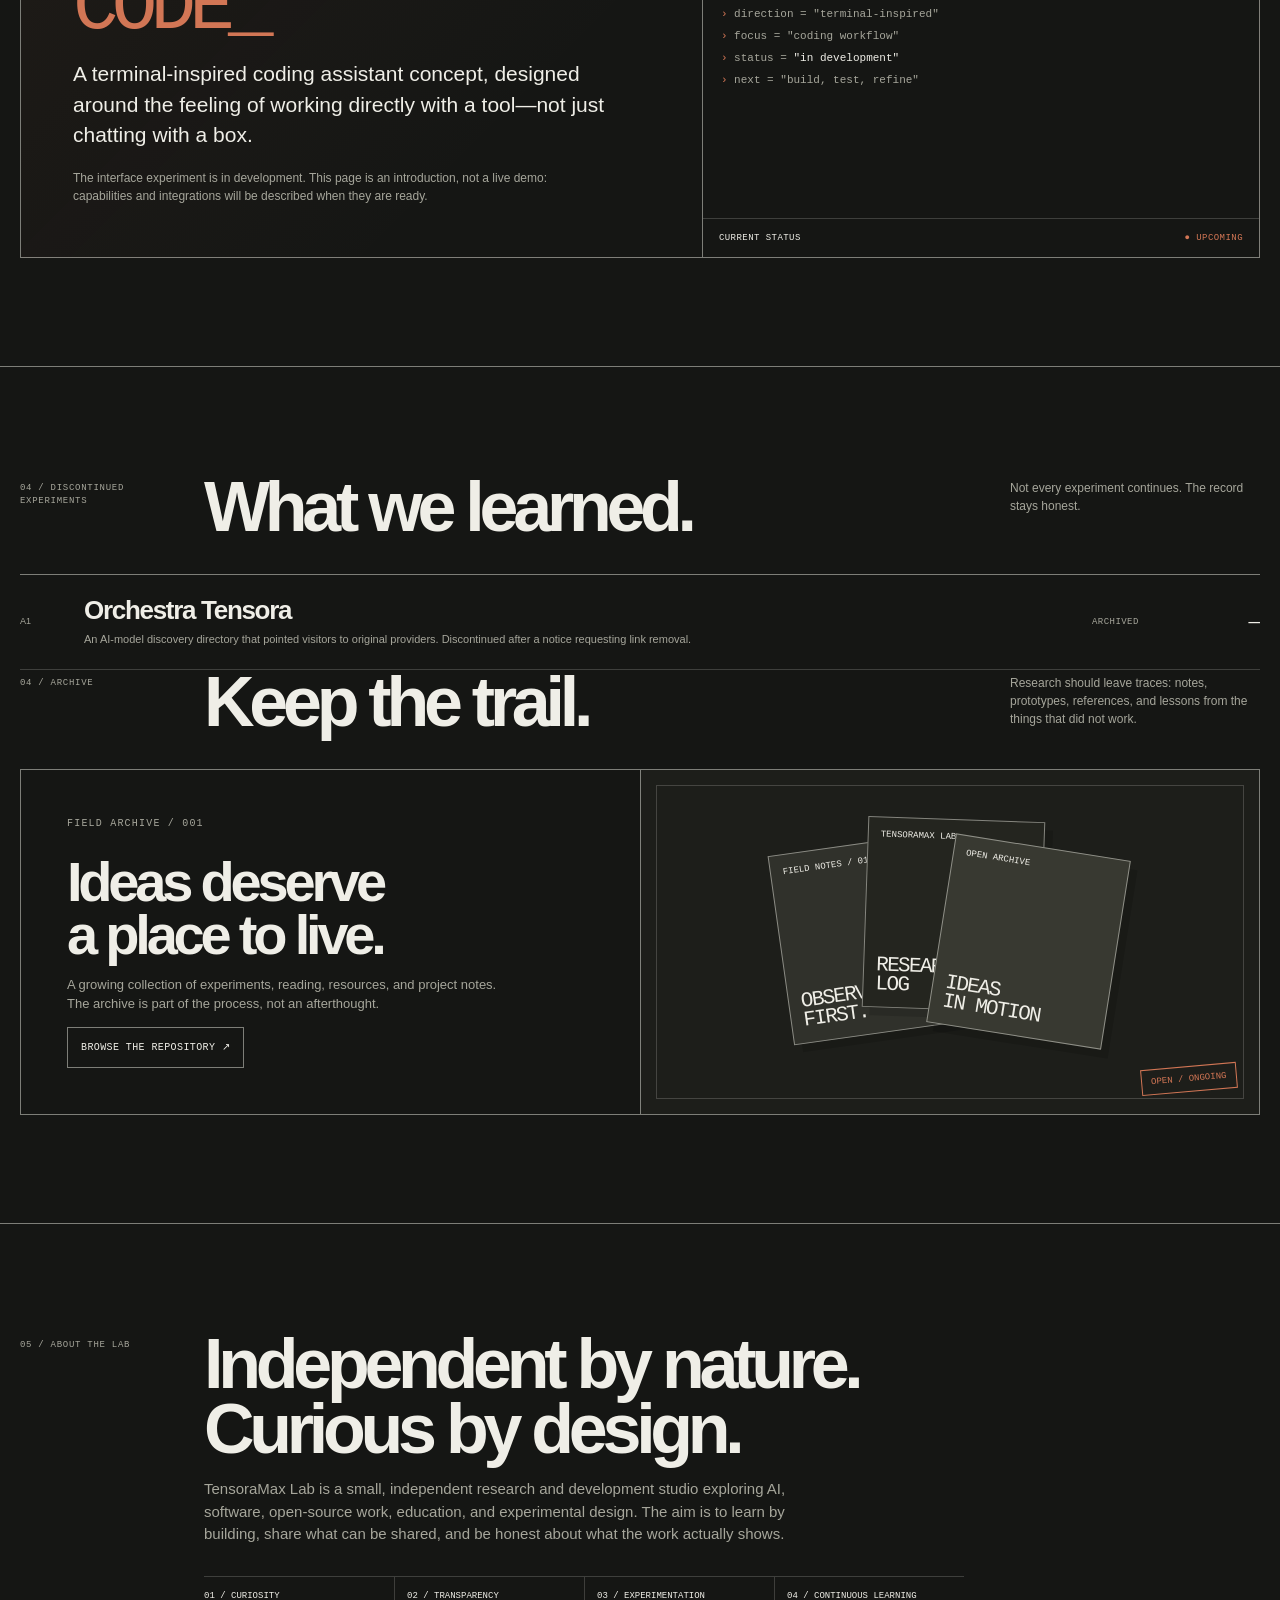
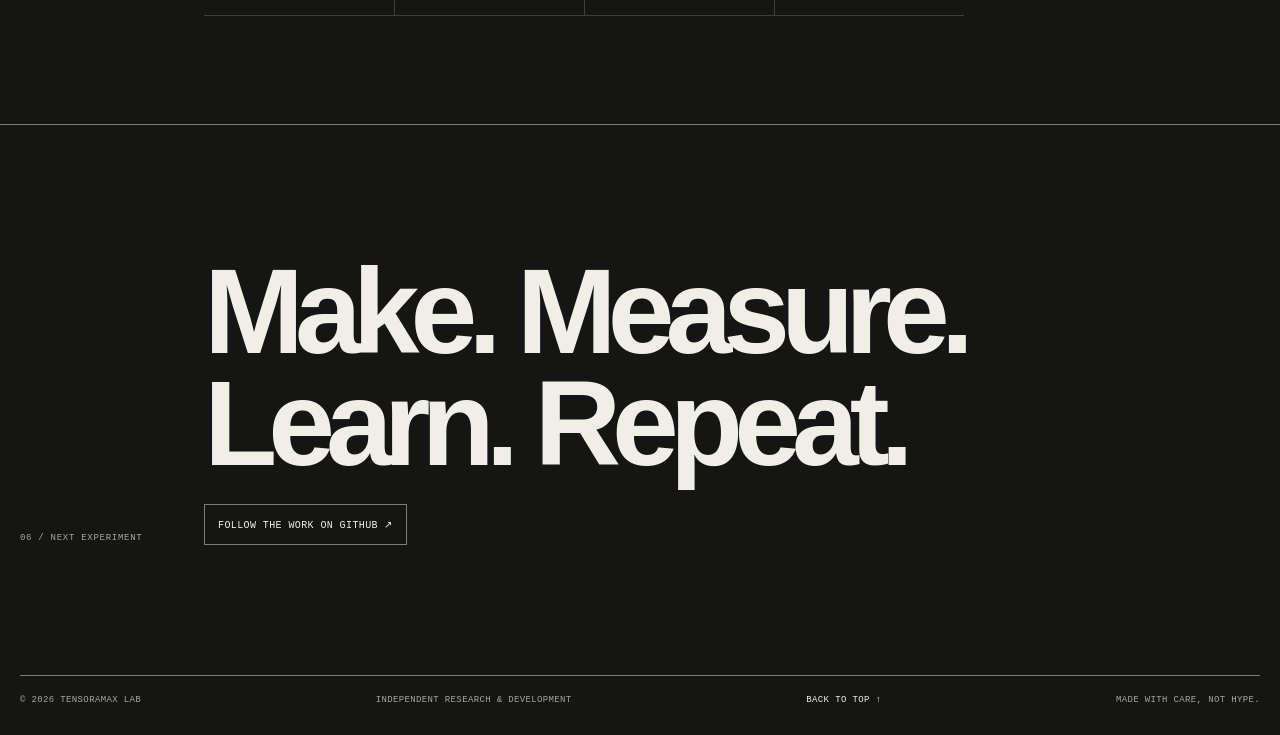
==== commit a117db9d: "Link website projects to source repositories" ====
--- a/index.html
+++ b/index.html
@@ -206,9 +206,10 @@
   <div class="project-list reveal">
     <a class="project-row" href="https://github.com/Yuri-code-dot/TXB-workshop-" target="_blank" rel="noopener noreferrer"><span class="project-index">01</span><div><h3 class="project-name">TensoraMax Studio / TXB</h3><p class="project-description">Open the TXB Workspace repository — a mobile-first, VS Code-inspired development environment.</p></div><span class="project-type">SOURCE CODE</span><span class="project-arrow">↗</span></a>
     <div class="project-row project-row-static"><span class="project-index">02</span><div><h3 class="project-name">Kaken</h3><p class="project-description">An image-to-art playground for ASCII, Braille, Unicode, pixels, and more.</p></div><span class="project-type">NOT AVAILABLE YET</span><span class="project-arrow">—</span></div>
-    <a class="project-row" href="https://tensoramax.me/English-library-/" target="_blank" rel="noopener noreferrer"><span class="project-index">03</span><div><h3 class="project-name">English Literature Library</h3><p class="project-description">Open the digital reading space for literary works and curious minds.</p></div><span class="project-type">OPEN WEBSITE</span><span class="project-arrow">↗</span></a>
+    <a class="project-row" href="https://github.com/Yuri-code-dot/English-library-" target="_blank" rel="noopener noreferrer"><span class="project-index">03</span><div><h3 class="project-name">English Literature Library</h3><p class="project-description">Open the source repository for the digital reading space for literary works and curious minds.</p></div><span class="project-type">SOURCE CODE</span><span class="project-arrow">↗</span></a>
     <a class="project-row" href="https://github.com/Yuri-code-dot/TXB-AGENTIC" target="_blank" rel="noopener noreferrer"><span class="project-index">04</span><div><h3 class="project-name">Model experiments</h3><p class="project-description">Explore the TXB agentic experiments repository and its ongoing development.</p></div><span class="project-type">SOURCE CODE</span><span class="project-arrow">↗</span></a>
-    <a class="project-row" href="#tensora-code"><span class="project-index">05</span><div><h3 class="project-name">Tensora Code</h3><p class="project-description">A terminal-inspired coding assistant interface experiment. Upcoming.</p></div><span class="project-type">UPCOMING</span><span class="project-arrow">↗</span></a>
+    <a class="project-row" href="https://github.com/Yuri-code-dot/AI-Orchestra" target="_blank" rel="noopener noreferrer"><span class="project-index">05</span><div><h3 class="project-name">AI Orchestra</h3><p class="project-description">Explore the model discovery and orchestration project repository.</p></div><span class="project-type">SOURCE CODE</span><span class="project-arrow">↗</span></a>
+    <a class="project-row" href="#tensora-code"><span class="project-index">06</span><div><h3 class="project-name">Tensora Code</h3><p class="project-description">A terminal-inspired coding assistant interface experiment. Upcoming.</p></div><span class="project-type">UPCOMING</span><span class="project-arrow">↗</span></a>
   </div>
 </div></section>
 
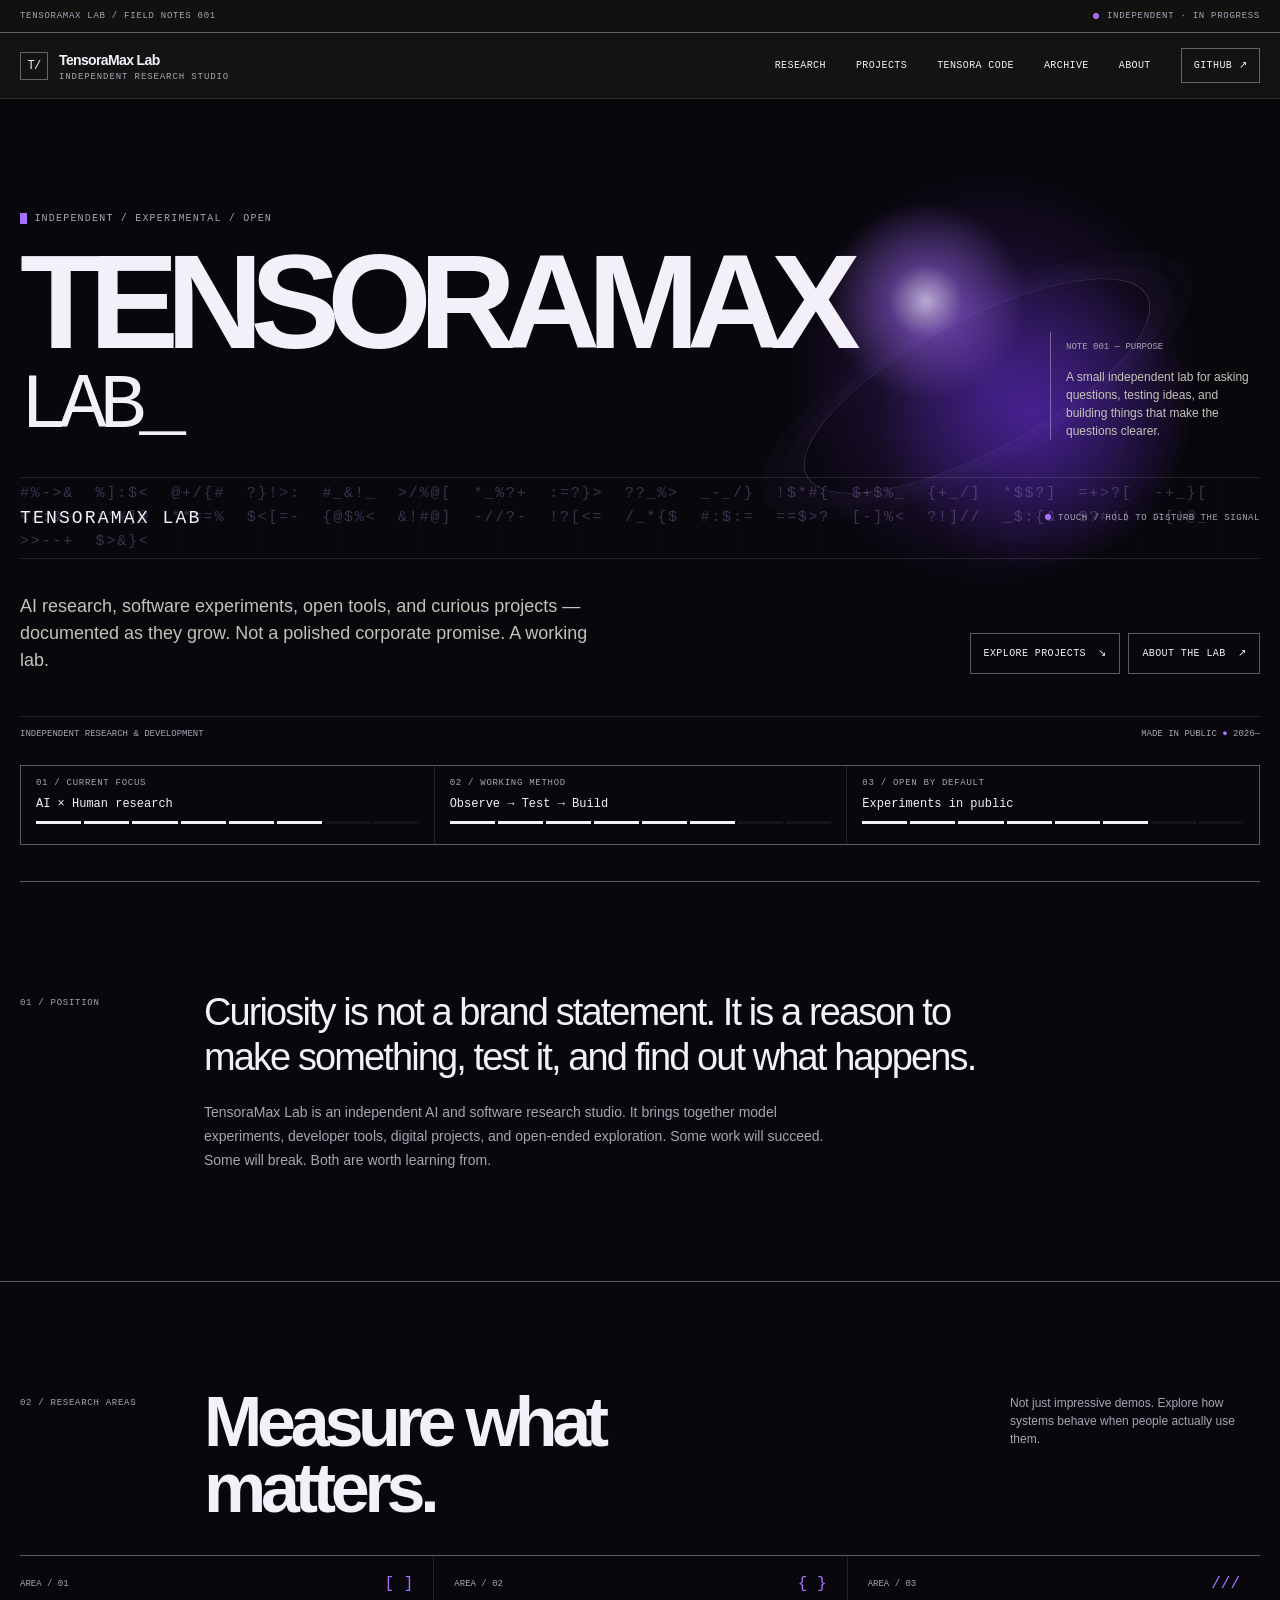
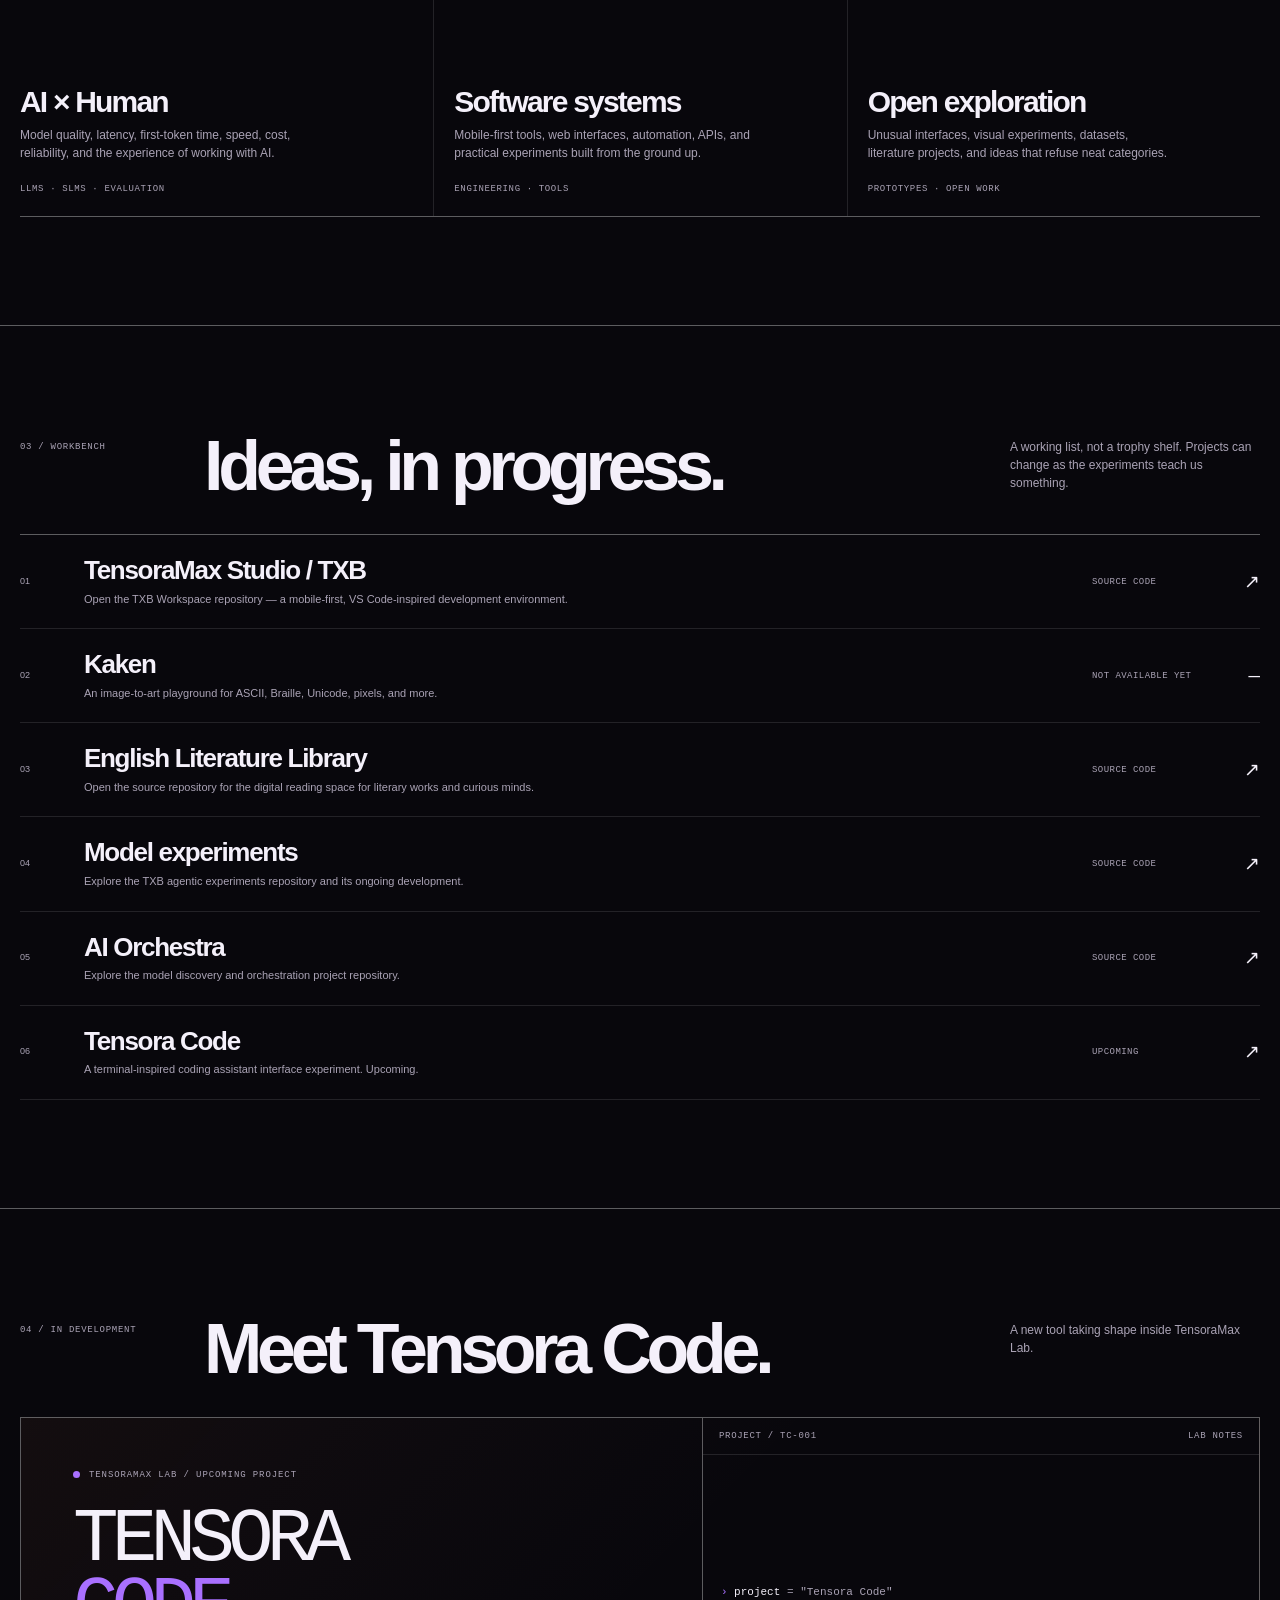
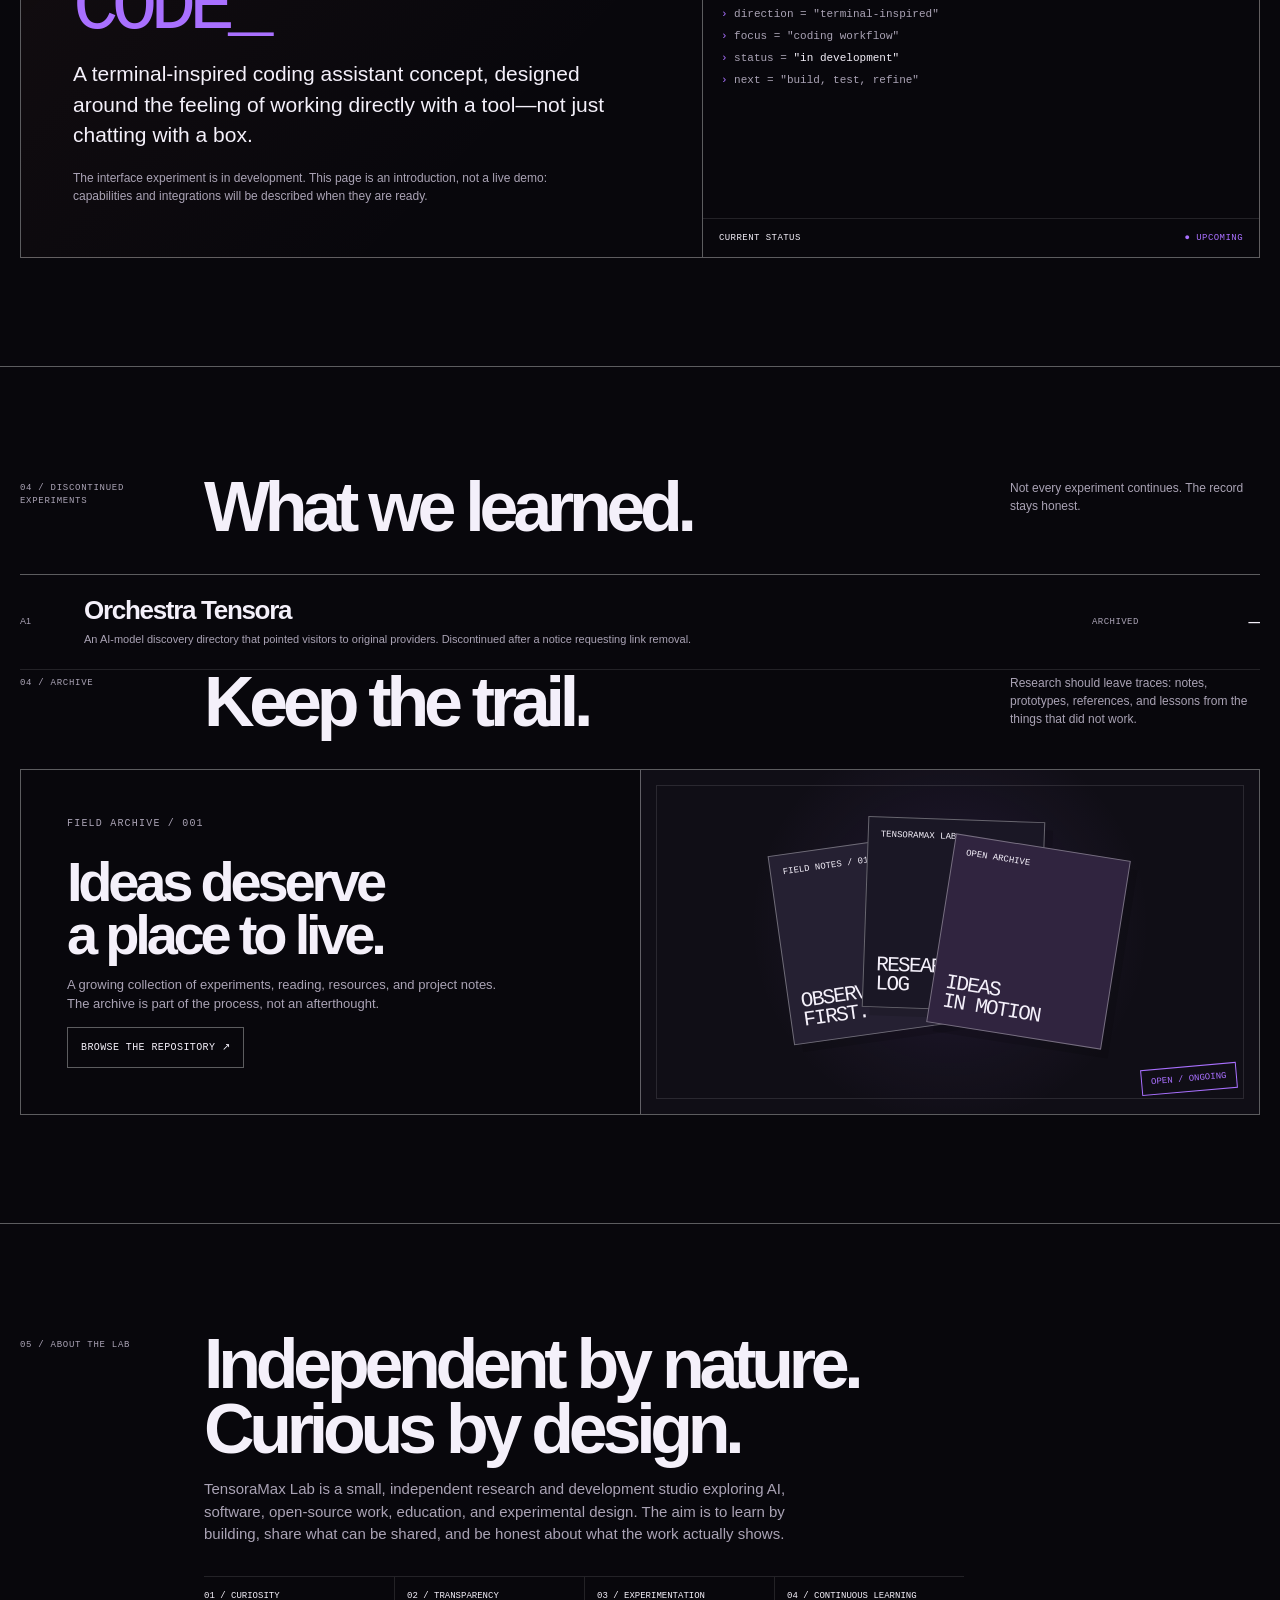
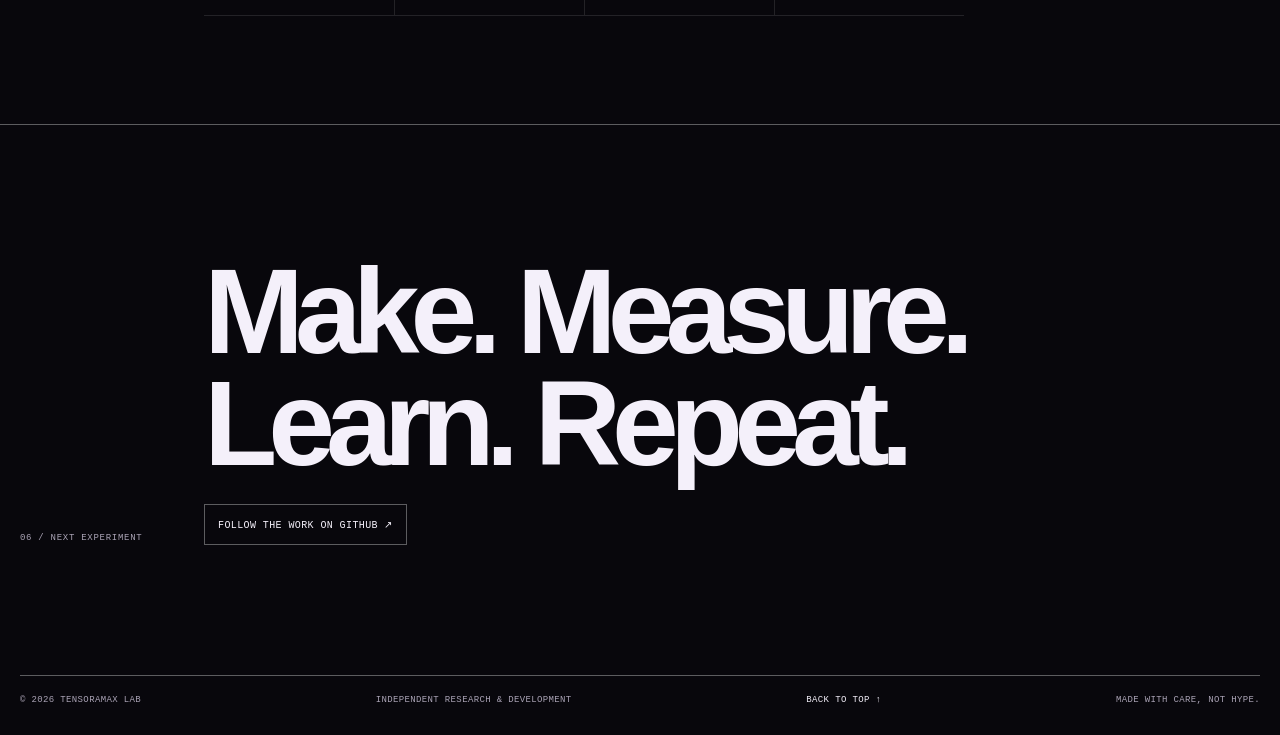
==== commit de653f49: "Prototype purple motion-lab art direction" ====
--- a/index.html
+++ b/index.html
@@ -3,14 +3,20 @@
 <head>
 <meta charset="utf-8">
 <meta name="viewport" content="width=device-width, initial-scale=1, viewport-fit=cover">
-<meta name="theme-color" content="#151614">
+<meta name="theme-color" content="#08070c">
 <meta name="description" content="TensoraMax Lab — independent AI research, software experiments, and things built in public.">
+<meta name="google-site-verification" content="DfHqU-ZBNyAnOdvqPo-Tlb1jlKGLQ3drwnvdkoPZtg8" />
+<link rel="canonical" href="https://tensoramaxlab.pntr.dev/">
+<meta property="og:title" content="TensoraMax Lab — Experimental Research Studio">
+<meta property="og:description" content="Independent AI research, software experiments, open tools, and curious projects — documented as they grow.">
+<meta property="og:url" content="https://tensoramaxlab.pntr.dev/">
+<meta property="og:type" content="website">
 <title>TensoraMax Lab — Experimental Research Studio</title>
 <style>
 :root{
-  --bg:#151614;--surface:#1d1e1a;--surface2:#242520;--ink:#efeee7;--muted:#a6a69b;
-  --line:rgba(239,238,231,.19);--line-strong:rgba(239,238,231,.48);
-  --signal:#d27655;--mono:"SFMono-Regular",Consolas,"Liberation Mono",monospace;
+  --bg:#08070c;--surface:#100e16;--surface2:#15121d;--ink:#f4f0fa;--muted:#aaa3b5;
+  --line:rgba(255,255,255,.11);--line-strong:rgba(255,255,255,.34);
+  --signal:#a970ff;--mono:"SFMono-Regular",Consolas,"Liberation Mono",monospace;
   --sans:Arial,"Helvetica Neue",sans-serif;--max:1240px;
 }
 *{box-sizing:border-box}
@@ -157,6 +163,40 @@
  .research-grid{grid-template-columns:1fr}.research-card{min-height:205px;padding:17px 0}.research-card+.research-card{border-left:0;border-top:1px solid var(--line);padding-left:0}
  .project-row{padding:17px 0}.archive-art{min-height:260px}.book-stack{transform:scale(.82)}
 }
+
+/* Motion-lab art direction: preserve the existing structure, push the atmosphere. */
+.hero{overflow:hidden;isolation:isolate}
+.hero::before{
+  content:"";position:absolute;z-index:-1;right:clamp(-100px,4vw,70px);top:8%;
+  width:clamp(190px,34vw,440px);aspect-ratio:1;border-radius:50%;
+  background:
+    radial-gradient(circle at 35% 32%,rgba(226,207,255,.9) 0,rgba(169,112,255,.48) 9%,transparent 24%),
+    radial-gradient(circle at 60% 58%,rgba(118,54,255,.48),transparent 43%),
+    radial-gradient(circle at 50% 50%,rgba(72,35,132,.65),rgba(8,7,12,0) 69%);
+  filter:blur(1px);opacity:.9;animation:lab-orbit 12s ease-in-out infinite alternate;
+}
+.hero::after{
+  content:"";position:absolute;z-index:-1;right:clamp(-70px,7vw,110px);top:12%;
+  width:clamp(170px,30vw,390px);aspect-ratio:1;border:1px solid rgba(201,168,255,.25);
+  border-radius:50%;transform:rotate(-28deg) scaleY(.34);box-shadow:0 0 0 24px rgba(169,112,255,.025),0 0 0 48px rgba(169,112,255,.02);
+  animation:lab-ring 18s linear infinite;
+}
+.hero-top,.hero-interaction,.hero-bottom,.hero-meta,.instrument{position:relative;z-index:1}
+.hero h1{position:relative;text-wrap:balance}
+.eyebrow b,.live-dot,.hero-touch-hint .hint-dot{background:var(--signal);color:var(--signal)}
+.hero-interaction.active{box-shadow:inset 0 0 55px rgba(169,112,255,.1)}
+.glyph-field{color:#c9a8ff}
+.hero-interaction.active .glyph-field{color:#c9a8ff}
+.button:hover{box-shadow:0 0 24px rgba(169,112,255,.12)}
+.research-card:hover .card-glyph{display:inline-block;transform:rotate(12deg) scale(1.15);transition:transform .25s}
+.archive-art{background:radial-gradient(circle at 50% 45%,rgba(169,112,255,.12),transparent 55%),var(--surface)}
+.book.one{background:#252032}.book.two{background:#1a1725}.book.three{background:#30243f}
+.archive-stamp{border-color:var(--signal);color:var(--signal)}
+@keyframes lab-orbit{from{transform:translate3d(0,-8px,0) scale(.96)}to{transform:translate3d(-18px,16px,0) scale(1.04)}}
+@keyframes lab-ring{from{transform:rotate(-28deg) scaleY(.34)}to{transform:rotate(332deg) scaleY(.34)}}
+@media(max-width:800px){.hero::before{right:-70px;top:4%;opacity:.62}.hero::after{right:-30px;top:7%;opacity:.7}}
+@media(prefers-reduced-motion:reduce){.hero::before,.hero::after{animation:none}}
+
 </style>
 </head>
 <body>
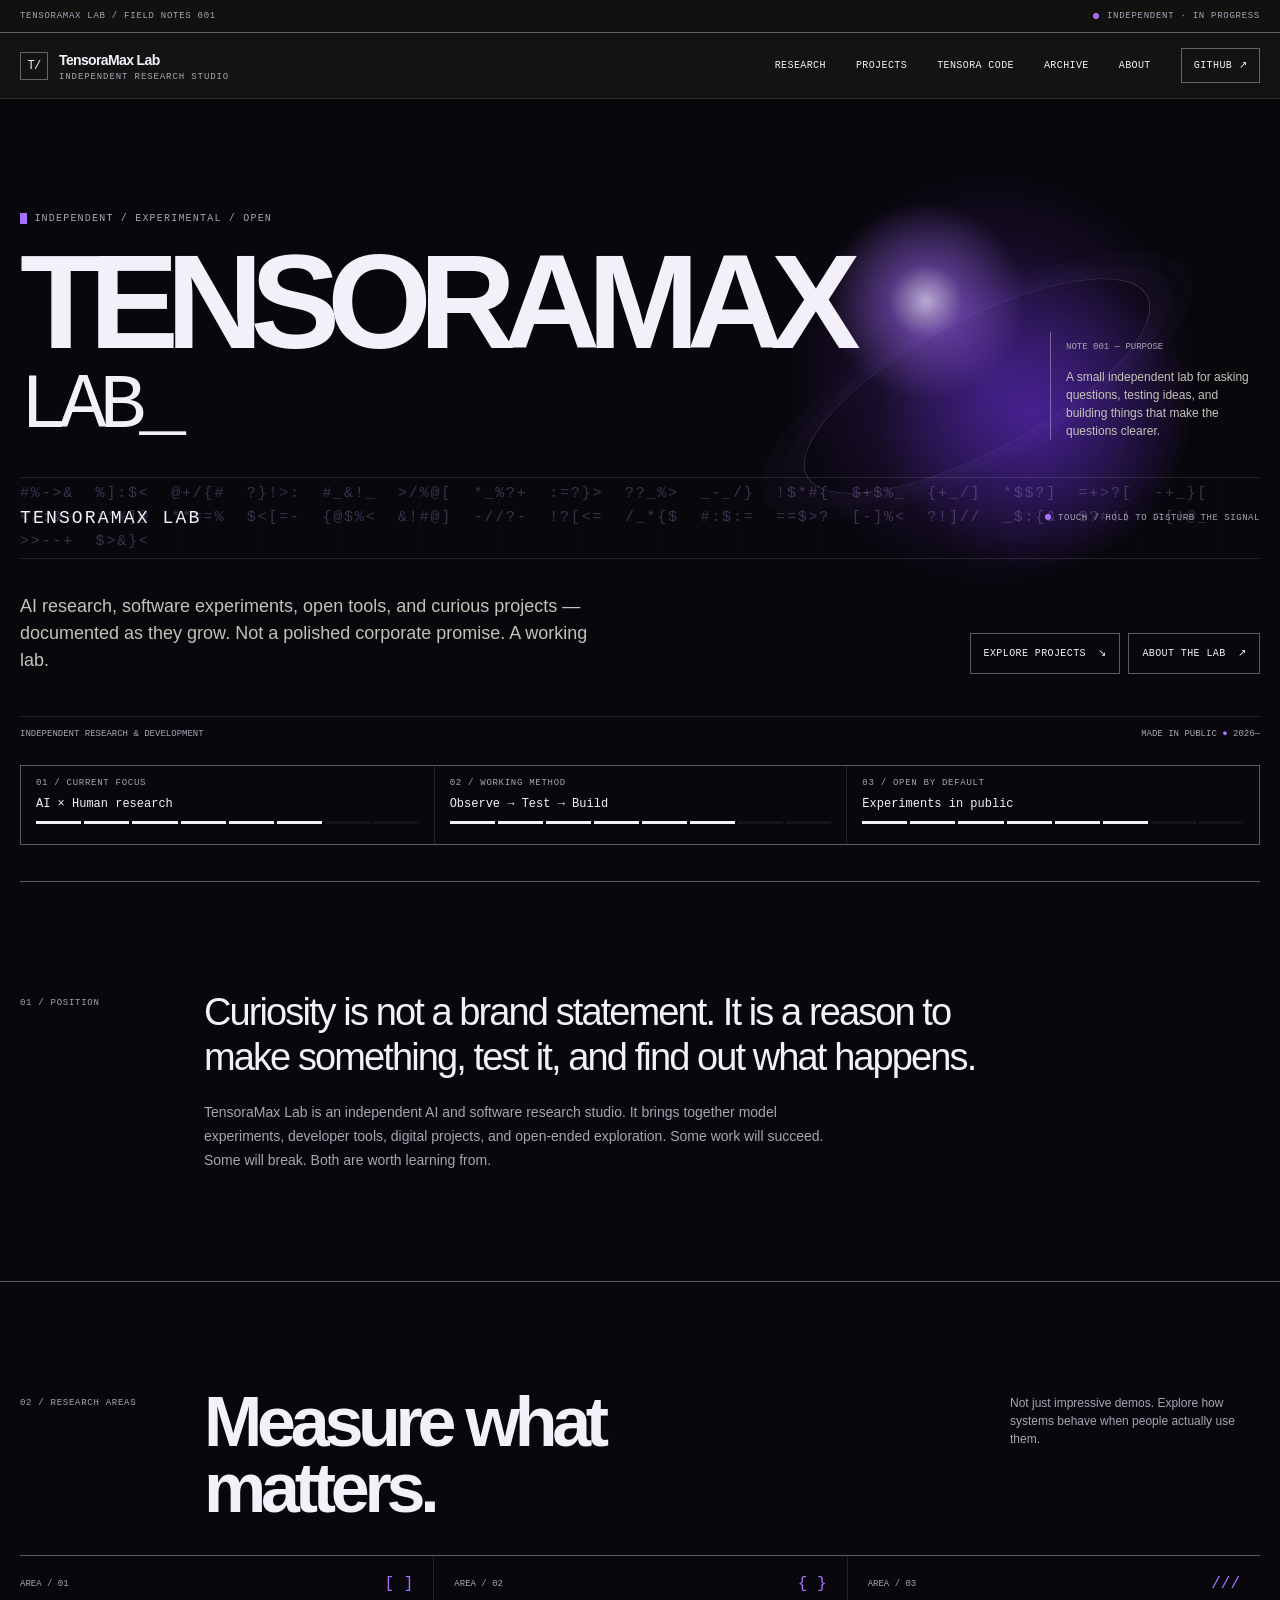
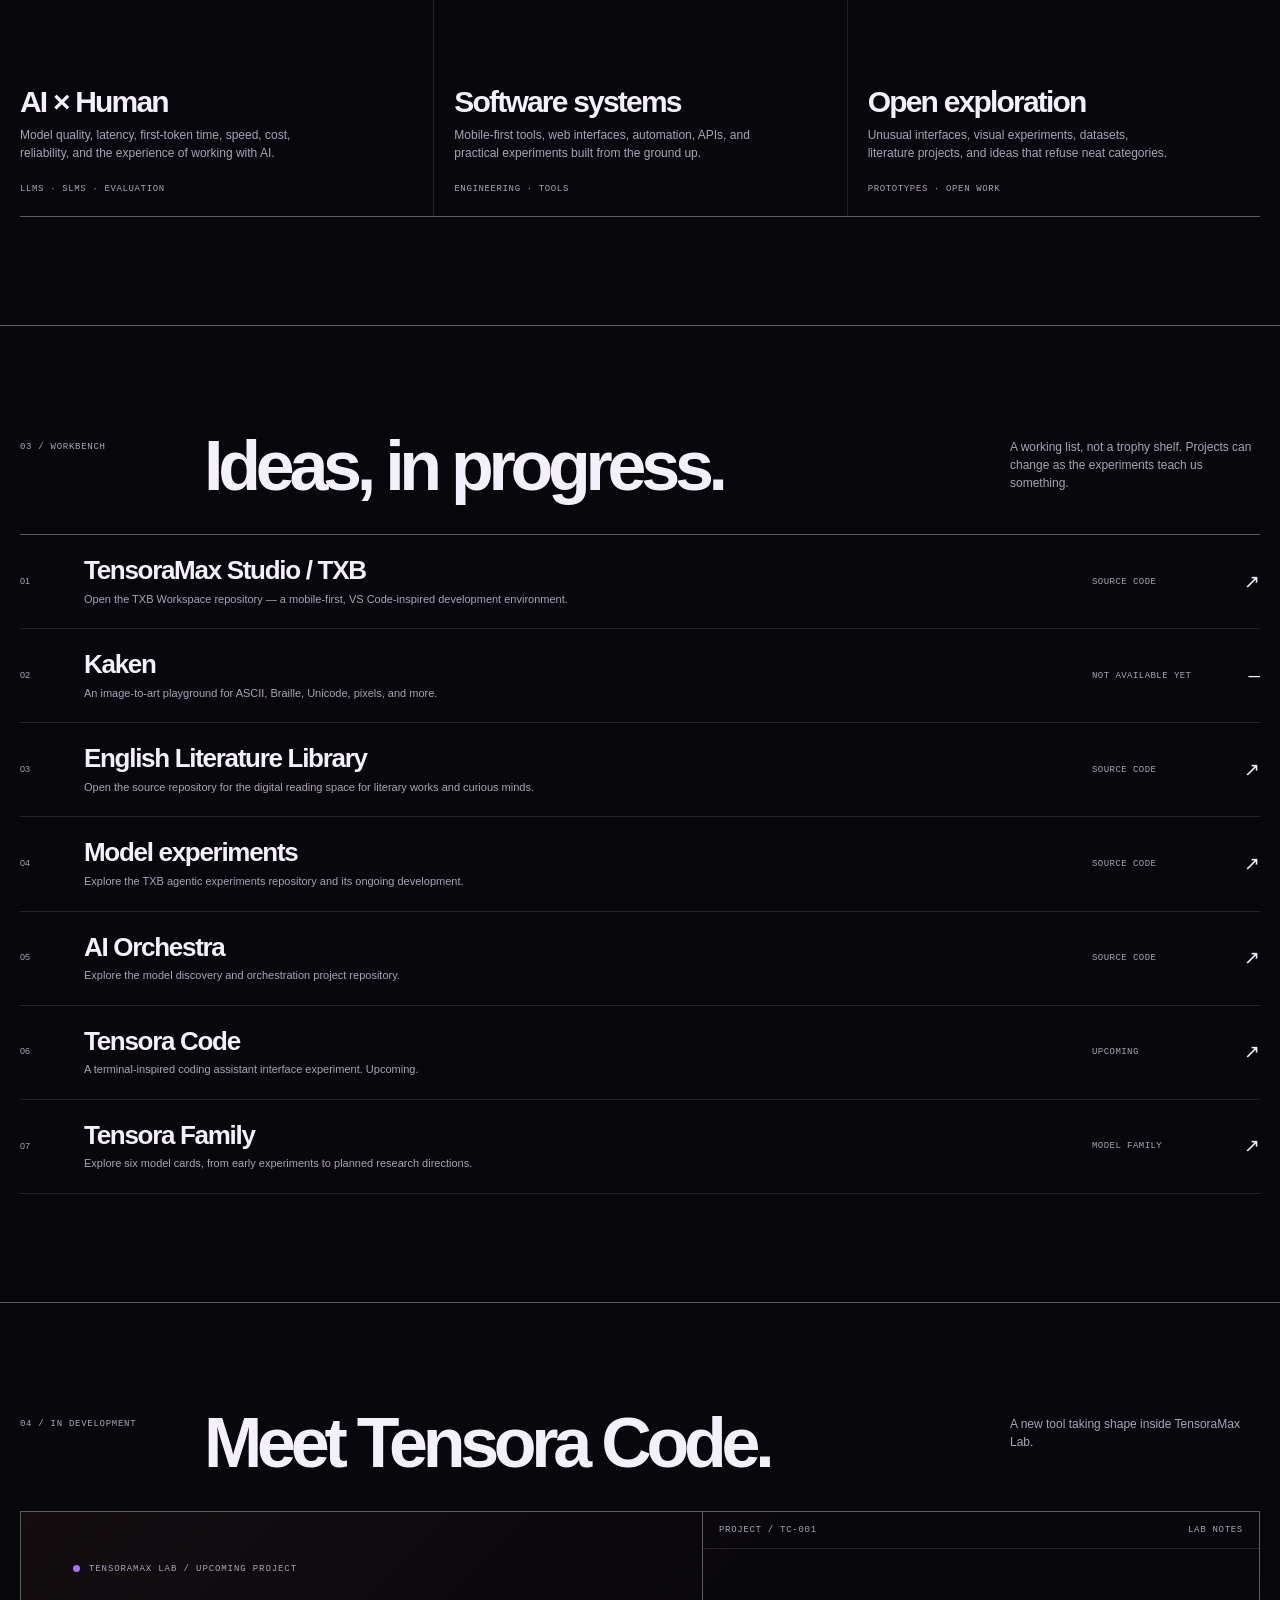
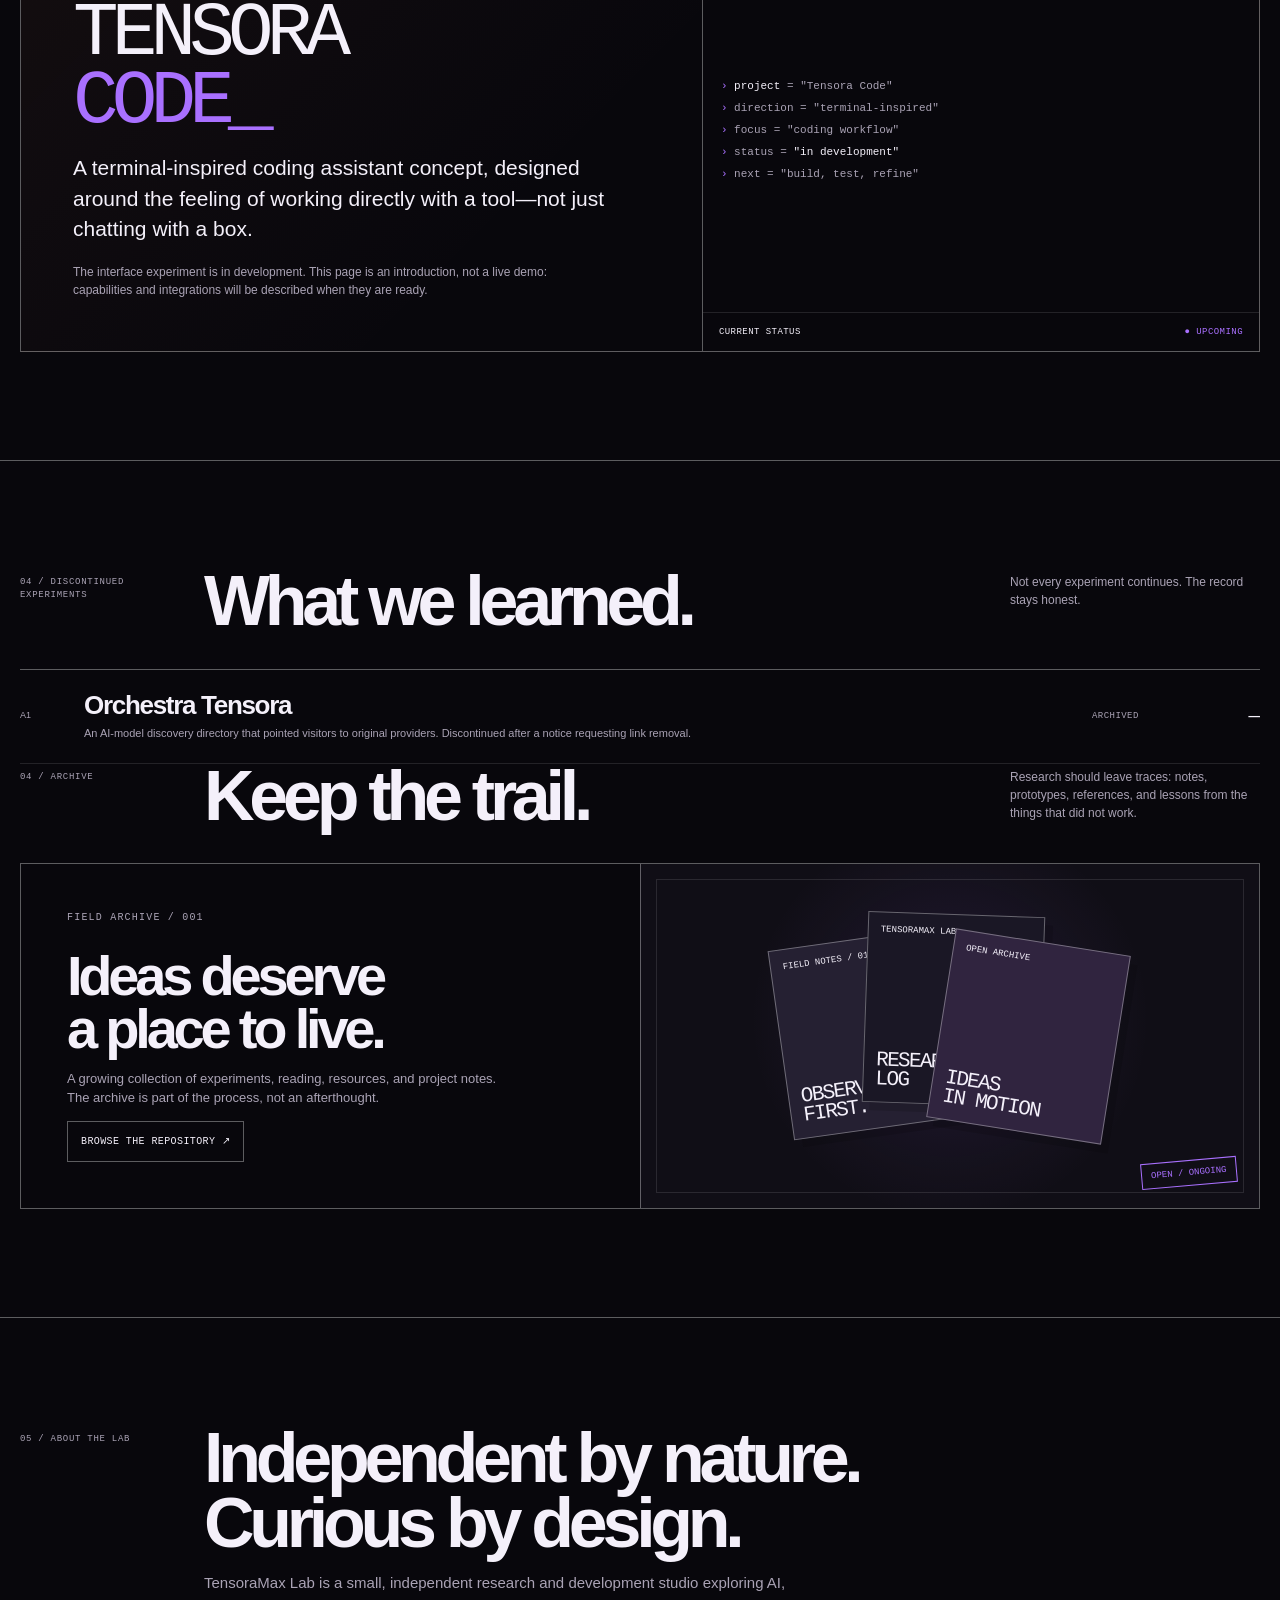
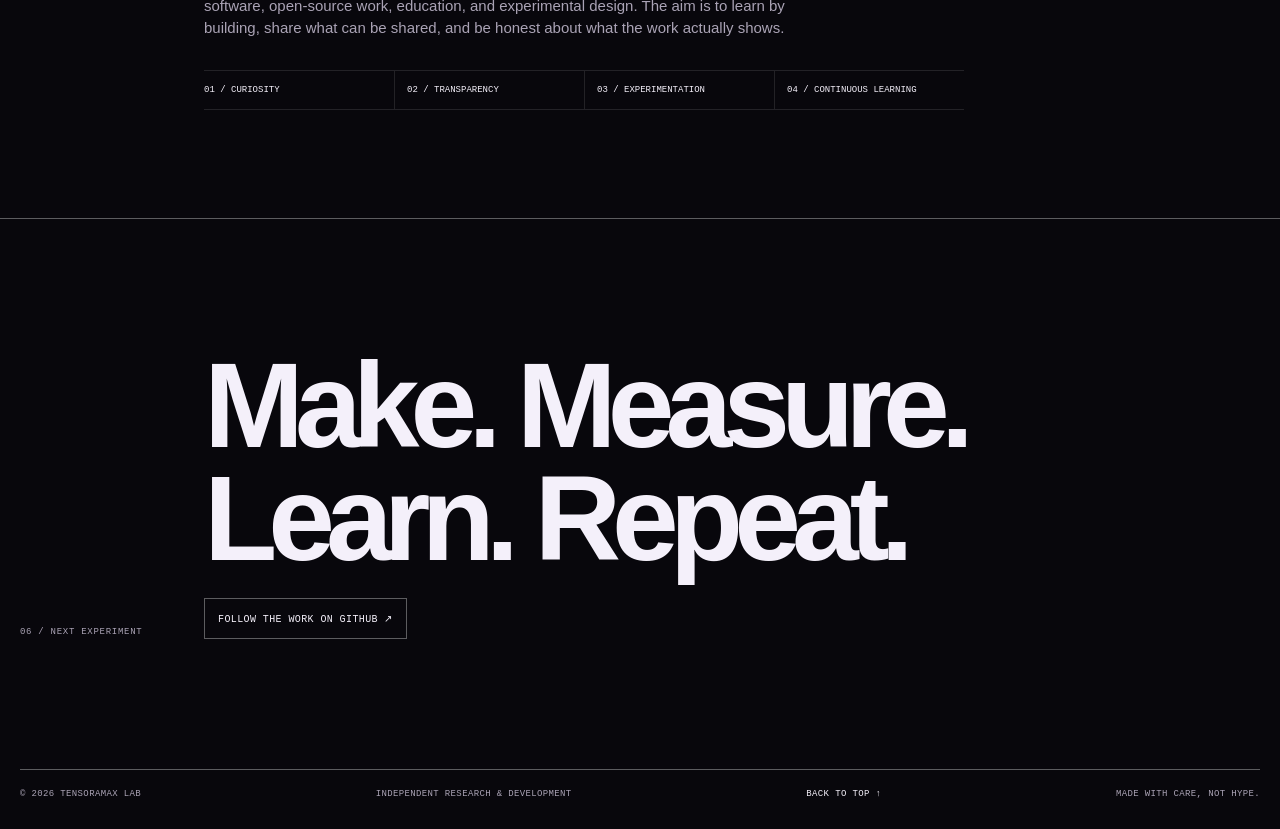
==== commit 9a47154a: "Add Tensora model family pages" ====
--- a/index.html
+++ b/index.html
@@ -250,6 +250,7 @@
     <a class="project-row" href="https://github.com/Yuri-code-dot/TXB-AGENTIC" target="_blank" rel="noopener noreferrer"><span class="project-index">04</span><div><h3 class="project-name">Model experiments</h3><p class="project-description">Explore the TXB agentic experiments repository and its ongoing development.</p></div><span class="project-type">SOURCE CODE</span><span class="project-arrow">↗</span></a>
     <a class="project-row" href="https://github.com/Yuri-code-dot/AI-Orchestra" target="_blank" rel="noopener noreferrer"><span class="project-index">05</span><div><h3 class="project-name">AI Orchestra</h3><p class="project-description">Explore the model discovery and orchestration project repository.</p></div><span class="project-type">SOURCE CODE</span><span class="project-arrow">↗</span></a>
     <a class="project-row" href="#tensora-code"><span class="project-index">06</span><div><h3 class="project-name">Tensora Code</h3><p class="project-description">A terminal-inspired coding assistant interface experiment. Upcoming.</p></div><span class="project-type">UPCOMING</span><span class="project-arrow">↗</span></a>
+    <a class="project-row" href="tensora.html"><span class="project-index">07</span><div><h3 class="project-name">Tensora Family</h3><p class="project-description">Explore six model cards, from early experiments to planned research directions.</p></div><span class="project-type">MODEL FAMILY</span><span class="project-arrow">↗</span></a>
   </div>
 </div></section>
 
